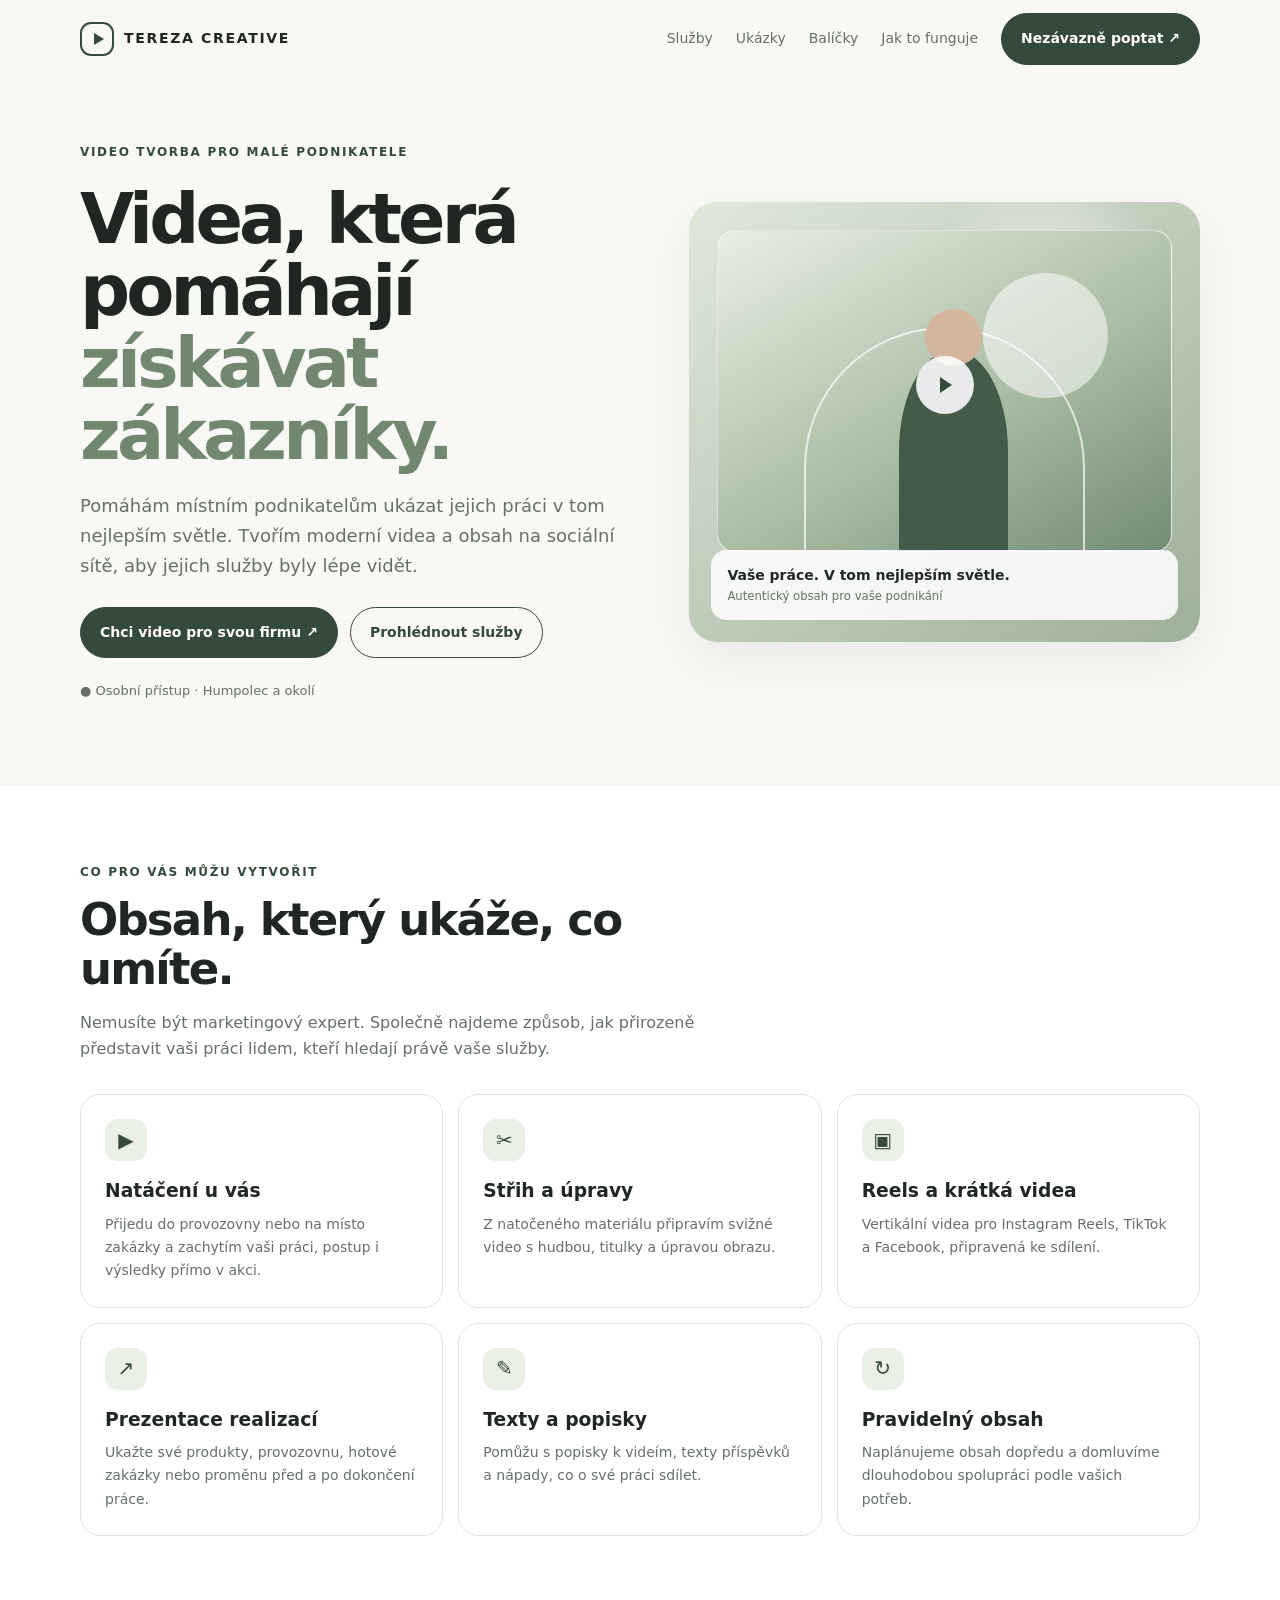
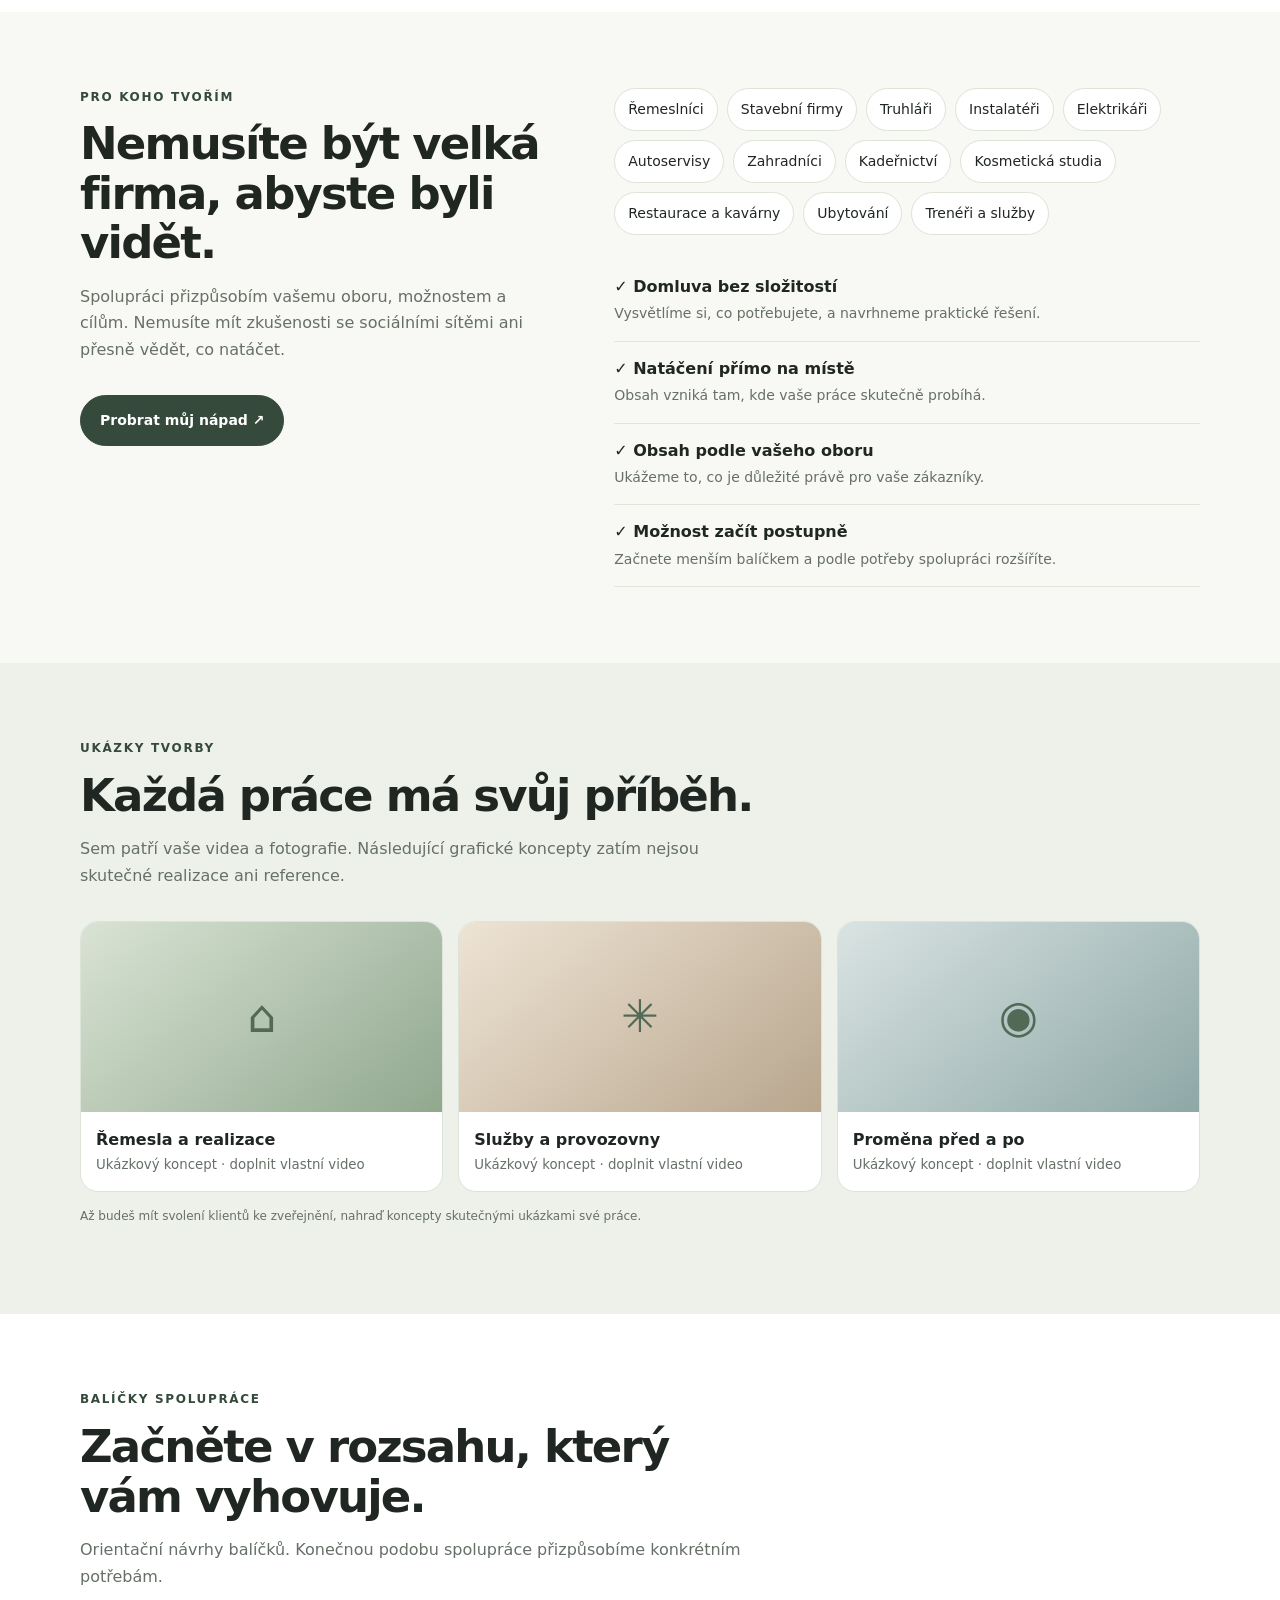
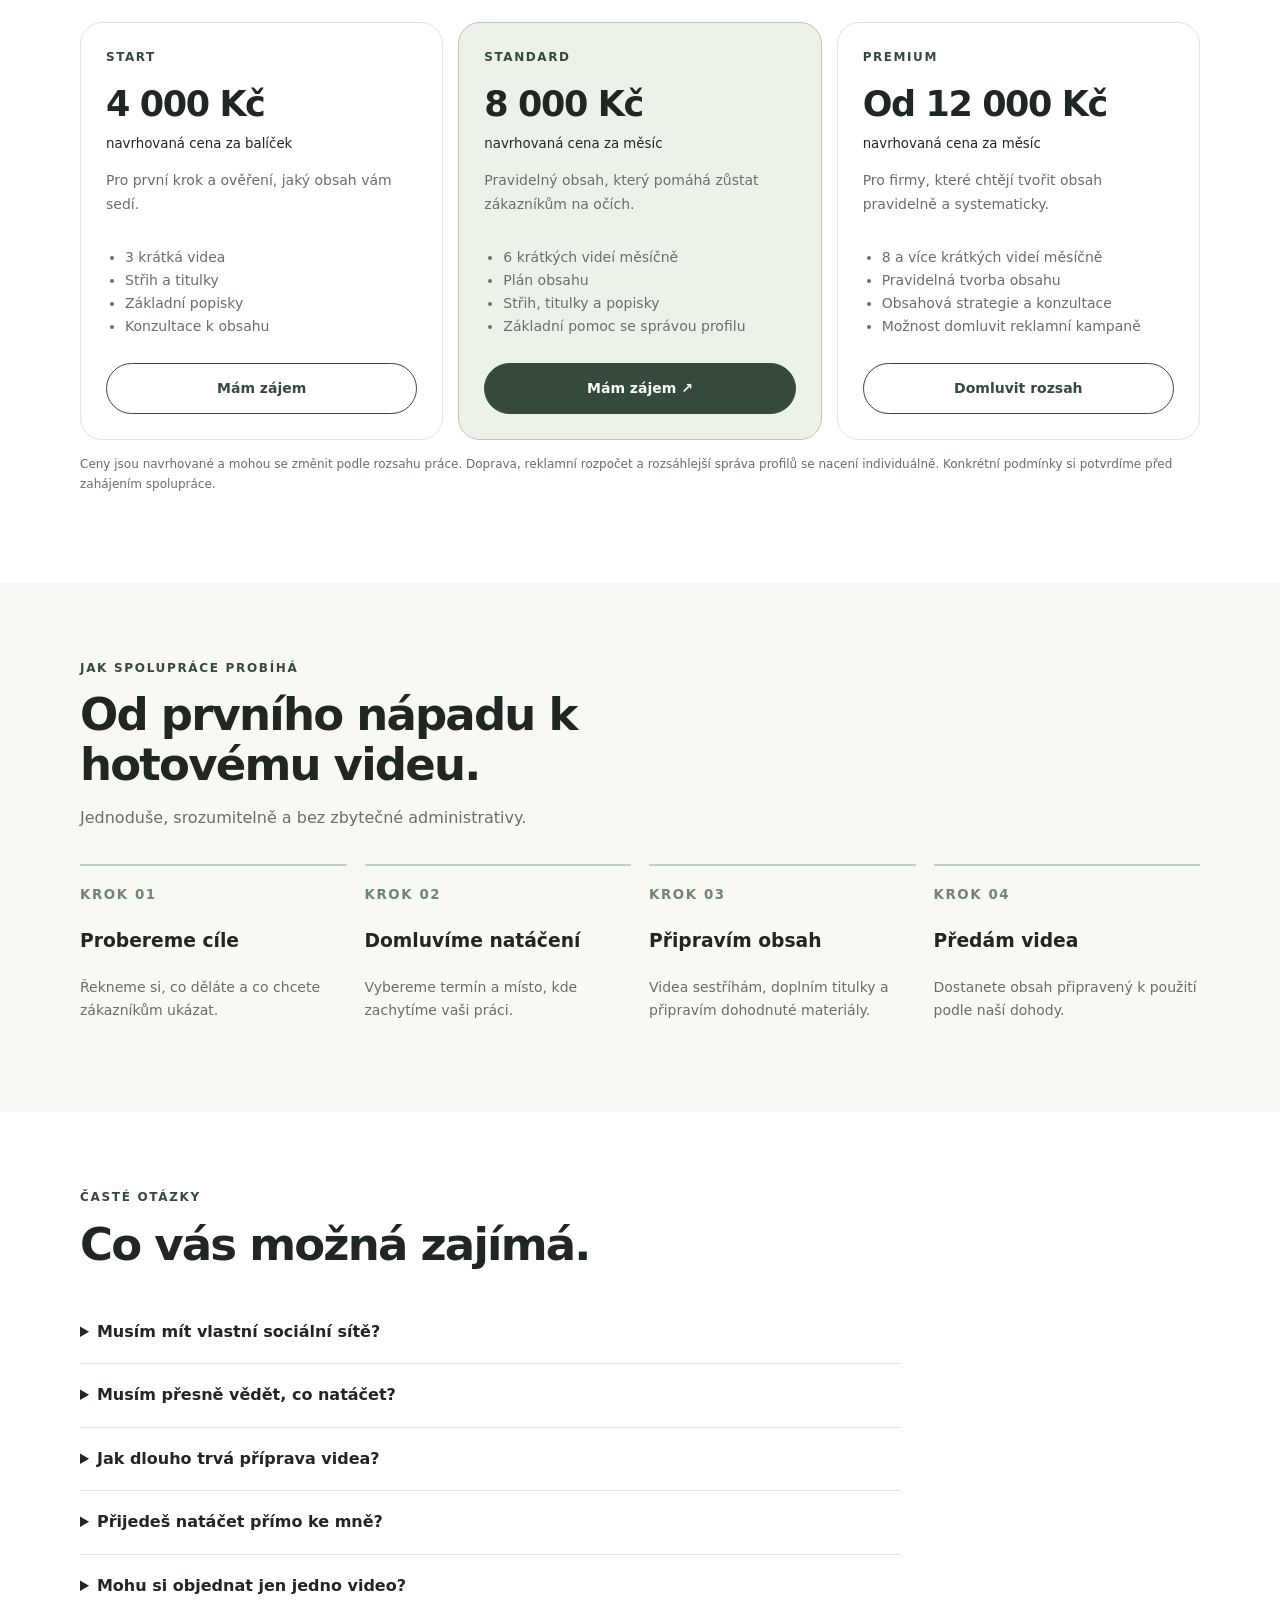
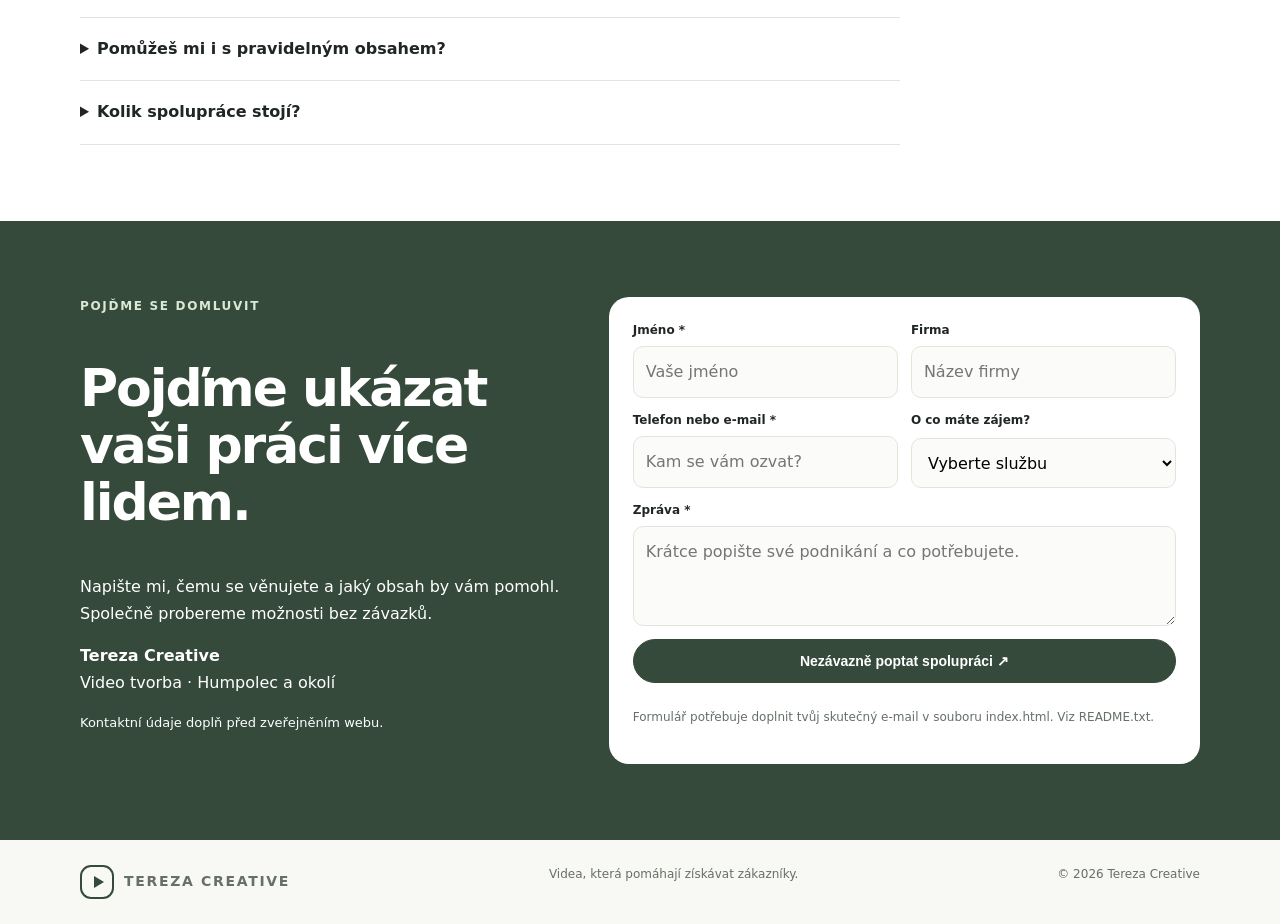
==== index.html @ fc4cbc95 "Add files via upload" ====
<!doctype html>
<html lang="cs"><head><meta charset="utf-8"><meta name="viewport" content="width=device-width,initial-scale=1">
<meta name="description" content="Tereza Creative – tvorba videí a obsahu na sociální sítě pro malé podnikatele v Humpolci a okolí.">
<title>Tereza Creative | Videa, která pomáhají získávat zákazníky</title>
<style>
:root{--bg:#f8f8f4;--ink:#202722;--muted:#667067;--green:#354a3b;--pale:#eaf0e6;--line:#e1e6dd}*{box-sizing:border-box}html{scroll-behavior:smooth}body{margin:0;background:var(--bg);color:var(--ink);font:16px/1.65 system-ui,-apple-system,Segoe UI,sans-serif}a{color:inherit;text-decoration:none}.wrap{width:min(1120px,calc(100% - 36px));margin:auto}.nav{height:78px;display:flex;align-items:center;justify-content:space-between;gap:20px}.brand{font-weight:850;letter-spacing:.12em;font-size:14px;display:flex;gap:10px;align-items:center}.mark{width:34px;height:34px;border:2px solid var(--green);border-radius:11px;display:grid;place-items:center}.mark:after{content:'';width:0;height:0;border-top:6px solid transparent;border-bottom:6px solid transparent;border-left:10px solid var(--green);margin-left:3px}.links{display:flex;gap:23px;align-items:center;font-size:14px;color:var(--muted)}.btn{display:inline-flex;justify-content:center;align-items:center;padding:13px 19px;border-radius:99px;background:var(--green);color:white;font-weight:750;font-size:14px;border:1px solid var(--green);cursor:pointer}.btn.alt{background:transparent;color:var(--green)}.hero{padding:65px 0 85px;display:grid;grid-template-columns:1.05fr .95fr;gap:45px;align-items:center}.eyebrow{text-transform:uppercase;letter-spacing:.14em;font-size:12px;font-weight:850;color:var(--green)}h1{font-size:clamp(42px,6vw,70px);line-height:1.03;letter-spacing:-.055em;margin:20px 0}h1 em{color:#71876f;font-style:normal}.lead{font-size:18px;color:var(--muted);max-width:600px}.actions{display:flex;gap:12px;flex-wrap:wrap;margin-top:27px}.local{margin-top:22px;color:var(--muted);font-size:13px}.art{height:440px;border-radius:28px;background:radial-gradient(circle at 70% 20%,#fff9,#fff0 24%),linear-gradient(140deg,#dfe8d9,#9eaf9a);position:relative;overflow:hidden;padding:22px;display:flex;align-items:flex-end;box-shadow:0 18px 50px #24362912}.artbox{position:absolute;inset:28px 28px 90px;border:1px solid #ffffffb0;border-radius:18px;background:linear-gradient(150deg,#e8eee2,#a5b9a0 60%,#738a75);overflow:hidden}.sun{position:absolute;right:14%;top:13%;width:125px;height:125px;border-radius:50%;background:#ffffff88}.arch{position:absolute;bottom:0;left:19%;height:70%;width:62%;border:2px solid #ffffffb0;border-bottom:0;border-radius:150px 150px 0 0}.person{position:absolute;bottom:0;left:40%;height:63%;width:24%;background:#455b49;border-radius:50% 50% 0 0}.person:before{content:'';position:absolute;top:-20%;left:24%;width:52%;aspect-ratio:1;border-radius:50%;background:#d4b69c}.play{position:absolute;left:50%;top:48%;transform:translate(-50%,-50%);width:58px;height:58px;border-radius:50%;background:#ffffffe0;display:grid;place-items:center}.play:after{content:'';border-top:8px solid transparent;border-bottom:8px solid transparent;border-left:12px solid var(--green);margin-left:3px}.caption{position:relative;background:#ffffffdf;border-radius:15px;padding:14px 16px;width:100%;font-size:14px}.caption small{display:block;color:var(--muted)}section{padding:76px 0}.white{background:#fff}.head{max-width:680px;margin-bottom:32px}.head h2{font-size:clamp(30px,4vw,45px);line-height:1.1;letter-spacing:-.04em;margin:12px 0}.head p{color:var(--muted)}.grid{display:grid;grid-template-columns:repeat(3,1fr);gap:15px}.card{border:1px solid var(--line);background:white;border-radius:20px;padding:24px}.ico{width:42px;height:42px;border-radius:13px;background:var(--pale);display:grid;place-items:center;color:var(--green);font-size:20px}.card h3{margin:15px 0 6px}.card p{color:var(--muted);font-size:14px;margin:0}.two{display:grid;grid-template-columns:.9fr 1.1fr;gap:55px}.pills{display:flex;gap:9px;flex-wrap:wrap}.pill{border:1px solid #dce4d8;border-radius:99px;padding:9px 13px;background:#fff;font-size:14px}.checks{margin-top:25px}.check{padding:14px 0;border-bottom:1px solid var(--line)}.check b{display:block}.check span{font-size:14px;color:var(--muted)}.portfolio{background:#edf1e9}.samples{display:grid;grid-template-columns:repeat(3,1fr);gap:15px}.sample{background:white;border:1px solid #dce3d9;border-radius:18px;overflow:hidden}.sample-art{height:190px;display:grid;place-items:center;font-size:45px;color:#526a55;background:linear-gradient(140deg,#d9e3d4,#91a88f)}.sample:nth-child(2) .sample-art{background:linear-gradient(140deg,#eee4d4,#b8a68e)}.sample:nth-child(3) .sample-art{background:linear-gradient(140deg,#d9e3e2,#8ea8a6)}.sample-info{padding:15px}.sample-info small{display:block;color:var(--muted)}.notice,.fine{font-size:12px;color:var(--muted);margin-top:15px}.prices{display:grid;grid-template-columns:repeat(3,1fr);gap:15px}.price{border:1px solid var(--line);border-radius:22px;padding:25px;background:#fff;display:flex;flex-direction:column}.price.feature{background:#edf2e9;border-color:#b8c9b4}.plan{font-size:12px;letter-spacing:.13em;font-weight:850;color:var(--green)}.amount{font-size:35px;font-weight:850;letter-spacing:-.04em;margin-top:8px}.price p,.price li{font-size:14px;color:var(--muted)}.price ul{padding-left:19px;margin-bottom:25px}.price .btn{margin-top:auto}.steps{display:grid;grid-template-columns:repeat(4,1fr);gap:18px}.step{border-top:2px solid #c5d2c0;padding-top:15px}.step small{color:#70876f;font-weight:850;letter-spacing:.12em}.step p{font-size:14px;color:var(--muted)}details{padding:18px 0;border-bottom:1px solid var(--line)}summary{font-weight:750;cursor:pointer}details p{color:var(--muted);font-size:14px}.faqbox{max-width:820px}.contact{background:var(--green);color:white}.contact .eyebrow{color:#dbe8d5}.contact .head p{color:#d7e0d5}.contact-grid{display:grid;grid-template-columns:.9fr 1.1fr;gap:45px}.form{background:#fff;color:var(--ink);padding:24px;border-radius:20px;display:grid;grid-template-columns:1fr 1fr;gap:13px}.field{display:grid;gap:5px}.field.full,.form button,.form .hint{grid-column:1/-1}.field label{font-size:12px;font-weight:800}.field input,.field select,.field textarea{padding:12px;border:1px solid var(--line);border-radius:10px;background:#fbfcf9;font:inherit;width:100%}.field textarea{min-height:100px}.hint{font-size:12px;color:var(--muted)}footer{padding:25px 0;display:flex;justify-content:space-between;gap:15px;flex-wrap:wrap;color:var(--muted);font-size:12px}.menu{display:none}
@media(max-width:800px){.hero{grid-template-columns:1fr;gap:28px;padding-top:40px}.art{height:350px}.grid{grid-template-columns:repeat(2,1fr)}.two,.contact-grid{grid-template-columns:1fr;gap:28px}.prices,.samples{grid-template-columns:1fr 1fr}.steps{grid-template-columns:1fr 1fr}.links{gap:12px}}
@media(max-width:600px){.nav{height:68px}.menu{display:block;border:0;background:none;font-size:24px}.links{display:none;position:absolute;top:62px;left:18px;right:18px;background:#fff;padding:18px;border:1px solid var(--line);border-radius:16px;z-index:5;flex-direction:column;align-items:stretch}.links.open{display:flex}.hero h1{font-size:44px}.lead{font-size:16px}section{padding:58px 0}.grid,.prices,.samples{grid-template-columns:1fr}.steps{grid-template-columns:1fr 1fr}.form{grid-template-columns:1fr;padding:17px}.field.full,.form button,.form .hint{grid-column:auto}footer{flex-direction:column}}
@media(prefers-reduced-motion:reduce){html{scroll-behavior:auto}}
</style></head><body>
<header class="wrap"><nav class="nav"><a class="brand" href="#domu"><span class="mark"></span>TEREZA CREATIVE</a><button class="menu" id="menu" aria-label="Otevřít navigaci">☰</button><div class="links" id="links"><a href="#sluzby">Služby</a><a href="#ukazky">Ukázky</a><a href="#balicky">Balíčky</a><a href="#postup">Jak to funguje</a><a class="btn" href="#kontakt">Nezávazně poptat ↗</a></div></nav></header>
<main>
<section class="wrap hero" id="domu"><div><div class="eyebrow">Video tvorba pro malé podnikatele</div><h1>Videa, která pomáhají <em>získávat zákazníky.</em></h1><p class="lead">Pomáhám místním podnikatelům ukázat jejich práci v tom nejlepším světle. Tvořím moderní videa a obsah na sociální sítě, aby jejich služby byly lépe vidět.</p><div class="actions"><a class="btn" href="#kontakt">Chci video pro svou firmu ↗</a><a class="btn alt" href="#sluzby">Prohlédnout služby</a></div><div class="local">● Osobní přístup · Humpolec a okolí</div></div><div class="art" aria-label="Stylizovaný obrazový záběr"><div class="artbox"><div class="sun"></div><div class="arch"></div><div class="person"></div><div class="play"></div></div><div class="caption"><b>Vaše práce. V tom nejlepším světle.</b><small>Autentický obsah pro vaše podnikání</small></div></div></section>
<section class="white" id="sluzby"><div class="wrap"><div class="head"><div class="eyebrow">Co pro vás můžu vytvořit</div><h2>Obsah, který ukáže, co umíte.</h2><p>Nemusíte být marketingový expert. Společně najdeme způsob, jak přirozeně představit vaši práci lidem, kteří hledají právě vaše služby.</p></div><div class="grid">
<article class="card"><div class="ico">▶</div><h3>Natáčení u vás</h3><p>Přijedu do provozovny nebo na místo zakázky a zachytím vaši práci, postup i výsledky přímo v akci.</p></article>
<article class="card"><div class="ico">✂</div><h3>Střih a úpravy</h3><p>Z natočeného materiálu připravím svižné video s hudbou, titulky a úpravou obrazu.</p></article>
<article class="card"><div class="ico">▣</div><h3>Reels a krátká videa</h3><p>Vertikální videa pro Instagram Reels, TikTok a Facebook, připravená ke sdílení.</p></article>
<article class="card"><div class="ico">↗</div><h3>Prezentace realizací</h3><p>Ukažte své produkty, provozovnu, hotové zakázky nebo proměnu před a po dokončení práce.</p></article>
<article class="card"><div class="ico">✎</div><h3>Texty a popisky</h3><p>Pomůžu s popisky k videím, texty příspěvků a nápady, co o své práci sdílet.</p></article>
<article class="card"><div class="ico">↻</div><h3>Pravidelný obsah</h3><p>Naplánujeme obsah dopředu a domluvíme dlouhodobou spolupráci podle vašich potřeb.</p></article></div></div></section>
<section><div class="wrap two"><div><div class="eyebrow">Pro koho tvořím</div><div class="head"><h2>Nemusíte být velká firma, abyste byli vidět.</h2><p>Spolupráci přizpůsobím vašemu oboru, možnostem a cílům. Nemusíte mít zkušenosti se sociálními sítěmi ani přesně vědět, co natáčet.</p></div><a class="btn" href="#kontakt">Probrat můj nápad ↗</a></div><div><div class="pills"><span class="pill">Řemeslníci</span><span class="pill">Stavební firmy</span><span class="pill">Truhláři</span><span class="pill">Instalatéři</span><span class="pill">Elektrikáři</span><span class="pill">Autoservisy</span><span class="pill">Zahradníci</span><span class="pill">Kadeřnictví</span><span class="pill">Kosmetická studia</span><span class="pill">Restaurace a kavárny</span><span class="pill">Ubytování</span><span class="pill">Trenéři a služby</span></div><div class="checks"><div class="check"><b>✓ Domluva bez složitostí</b><span>Vysvětlíme si, co potřebujete, a navrhneme praktické řešení.</span></div><div class="check"><b>✓ Natáčení přímo na místě</b><span>Obsah vzniká tam, kde vaše práce skutečně probíhá.</span></div><div class="check"><b>✓ Obsah podle vašeho oboru</b><span>Ukážeme to, co je důležité právě pro vaše zákazníky.</span></div><div class="check"><b>✓ Možnost začít postupně</b><span>Začnete menším balíčkem a podle potřeby spolupráci rozšíříte.</span></div></div></div></div></section>
<section class="portfolio" id="ukazky"><div class="wrap"><div class="head"><div class="eyebrow">Ukázky tvorby</div><h2>Každá práce má svůj příběh.</h2><p>Sem patří vaše videa a fotografie. Následující grafické koncepty zatím nejsou skutečné realizace ani reference.</p></div><div class="samples"><article class="sample"><div class="sample-art">⌂</div><div class="sample-info"><b>Řemesla a realizace</b><small>Ukázkový koncept · doplnit vlastní video</small></div></article><article class="sample"><div class="sample-art">✳</div><div class="sample-info"><b>Služby a provozovny</b><small>Ukázkový koncept · doplnit vlastní video</small></div></article><article class="sample"><div class="sample-art">◉</div><div class="sample-info"><b>Proměna před a po</b><small>Ukázkový koncept · doplnit vlastní video</small></div></article></div><p class="notice">Až budeš mít svolení klientů ke zveřejnění, nahraď koncepty skutečnými ukázkami své práce.</p></div></section>
<section class="white" id="balicky"><div class="wrap"><div class="head"><div class="eyebrow">Balíčky spolupráce</div><h2>Začněte v rozsahu, který vám vyhovuje.</h2><p>Orientační návrhy balíčků. Konečnou podobu spolupráce přizpůsobíme konkrétním potřebám.</p></div><div class="prices">
<article class="price"><div class="plan">START</div><div class="amount">4 000 Kč</div><small>navrhovaná cena za balíček</small><p>Pro první krok a ověření, jaký obsah vám sedí.</p><ul><li>3 krátká videa</li><li>Střih a titulky</li><li>Základní popisky</li><li>Konzultace k obsahu</li></ul><a class="btn alt" href="#kontakt" data-plan="START">Mám zájem</a></article>
<article class="price feature"><div class="plan">STANDARD</div><div class="amount">8 000 Kč</div><small>navrhovaná cena za měsíc</small><p>Pravidelný obsah, který pomáhá zůstat zákazníkům na očích.</p><ul><li>6 krátkých videí měsíčně</li><li>Plán obsahu</li><li>Střih, titulky a popisky</li><li>Základní pomoc se správou profilu</li></ul><a class="btn" href="#kontakt" data-plan="STANDARD">Mám zájem ↗</a></article>
<article class="price"><div class="plan">PREMIUM</div><div class="amount">Od 12 000 Kč</div><small>navrhovaná cena za měsíc</small><p>Pro firmy, které chtějí tvořit obsah pravidelně a systematicky.</p><ul><li>8 a více krátkých videí měsíčně</li><li>Pravidelná tvorba obsahu</li><li>Obsahová strategie a konzultace</li><li>Možnost domluvit reklamní kampaně</li></ul><a class="btn alt" href="#kontakt" data-plan="PREMIUM">Domluvit rozsah</a></article></div><p class="fine">Ceny jsou navrhované a mohou se změnit podle rozsahu práce. Doprava, reklamní rozpočet a rozsáhlejší správa profilů se nacení individuálně. Konkrétní podmínky si potvrdíme před zahájením spolupráce.</p></div></section>
<section id="postup"><div class="wrap"><div class="head"><div class="eyebrow">Jak spolupráce probíhá</div><h2>Od prvního nápadu k hotovému videu.</h2><p>Jednoduše, srozumitelně a bez zbytečné administrativy.</p></div><div class="steps"><article class="step"><small>KROK 01</small><h3>Probereme cíle</h3><p>Řekneme si, co děláte a co chcete zákazníkům ukázat.</p></article><article class="step"><small>KROK 02</small><h3>Domluvíme natáčení</h3><p>Vybereme termín a místo, kde zachytíme vaši práci.</p></article><article class="step"><small>KROK 03</small><h3>Připravím obsah</h3><p>Videa sestříhám, doplním titulky a připravím dohodnuté materiály.</p></article><article class="step"><small>KROK 04</small><h3>Předám videa</h3><p>Dostanete obsah připravený k použití podle naší dohody.</p></article></div></div></section>
<section class="white"><div class="wrap"><div class="head"><div class="eyebrow">Časté otázky</div><h2>Co vás možná zajímá.</h2></div><div class="faqbox">
<details><summary>Musím mít vlastní sociální sítě?</summary><p>Ne nutně. Můžeme probrat, kde chcete obsah používat a co pro vaše podnikání dává smysl.</p></details>
<details><summary>Musím přesně vědět, co natáčet?</summary><p>Nemusíte. Společně vymyslíme témata podle vašeho oboru a toho, co chcete zákazníkům ukázat.</p></details>
<details><summary>Jak dlouho trvá příprava videa?</summary><p>Záleží na délce, náročnosti střihu a dohodnutém rozsahu. Termín si potvrdíme předem.</p></details>
<details><summary>Přijedeš natáčet přímo ke mně?</summary><p>Natáčení na provozovně nebo místě zakázky lze domluvit v Humpolci a okolí. Případná doprava se upřesní při domluvě.</p></details>
<details><summary>Mohu si objednat jen jedno video?</summary><p>Jednorázovou zakázku můžeme probrat individuálně podle požadovaného rozsahu.</p></details>
<details><summary>Pomůžeš mi i s pravidelným obsahem?</summary><p>Ano, můžeme naplánovat dlouhodobou spolupráci a pravidelnou tvorbu obsahu.</p></details>
<details><summary>Kolik spolupráce stojí?</summary><p>Na webu jsou navrhované balíčky. Konečná cena závisí na rozsahu, místě natáčení a dohodnutých výstupech.</p></details>
</div></div></section>
<section class="contact" id="kontakt"><div class="wrap contact-grid"><div><div class="eyebrow">Pojďme se domluvit</div><h2 style="font-size:clamp(34px,4.5vw,52px);line-height:1.1;letter-spacing:-.04em">Pojďme ukázat vaši práci více lidem.</h2><p>Napište mi, čemu se věnujete a jaký obsah by vám pomohl. Společně probereme možnosti bez závazků.</p><p><b>Tereza Creative</b><br>Video tvorba · Humpolec a okolí</p><p style="font-size:13px">Kontaktní údaje doplň před zveřejněním webu.</p></div><form class="form" id="form"><div class="field"><label for="name">Jméno *</label><input id="name" name="name" required placeholder="Vaše jméno"></div><div class="field"><label for="company">Firma</label><input id="company" name="company" placeholder="Název firmy"></div><div class="field"><label for="reply">Telefon nebo e-mail *</label><input id="reply" name="reply" required placeholder="Kam se vám ozvat?"></div><div class="field"><label for="service">O co máte zájem?</label><select id="service" name="service"><option value="">Vyberte službu</option><option>Jedno video</option><option>Balíček START</option><option>Balíček STANDARD</option><option>Balíček PREMIUM</option><option>Pravidelná tvorba obsahu</option><option>Jiná domluva</option></select></div><div class="field full"><label for="message">Zpráva *</label><textarea id="message" name="message" required placeholder="Krátce popište své podnikání a co potřebujete."></textarea></div><button class="btn" type="submit">Nezávazně poptat spolupráci ↗</button><p class="hint" id="hint">Formulář potřebuje doplnit tvůj skutečný e-mail v souboru index.html. Viz README.txt.</p></form></div></section>
</main><footer class="wrap"><a class="brand" href="#domu"><span class="mark"></span>TEREZA CREATIVE</a><span>Videa, která pomáhají získávat zákazníky.</span><span>© <span id="year"></span> Tereza Creative</span></footer>
<script>
const menu=document.getElementById('menu'),links=document.getElementById('links');menu.addEventListener('click',()=>{links.classList.toggle('open');menu.textContent=links.classList.contains('open')?'×':'☰'});links.querySelectorAll('a').forEach(a=>a.addEventListener('click',()=>links.classList.remove('open')));document.getElementById('year').textContent=new Date().getFullYear();document.querySelectorAll('[data-plan]').forEach(a=>a.addEventListener('click',()=>document.getElementById('service').value='Balíček '+a.dataset.plan));
const CONTACT_EMAIL='';document.getElementById('form').addEventListener('submit',e=>{e.preventDefault();if(!CONTACT_EMAIL){document.getElementById('hint').textContent='Formulář zatím není napojený na e-mail. Doplň svůj e-mail do proměnné CONTACT_EMAIL v index.html.';return}const d=new FormData(e.target),body=encodeURIComponent('Jméno: '+d.get('name')+'\nFirma: '+d.get('company')+'\nKontakt: '+d.get('reply')+'\nSlužba: '+d.get('service')+'\n\nZpráva:\n'+d.get('message'));location.href='mailto:'+CONTACT_EMAIL+'?subject='+encodeURIComponent('Poptávka – Tereza Creative')+'&body='+body});
</script></body></html>
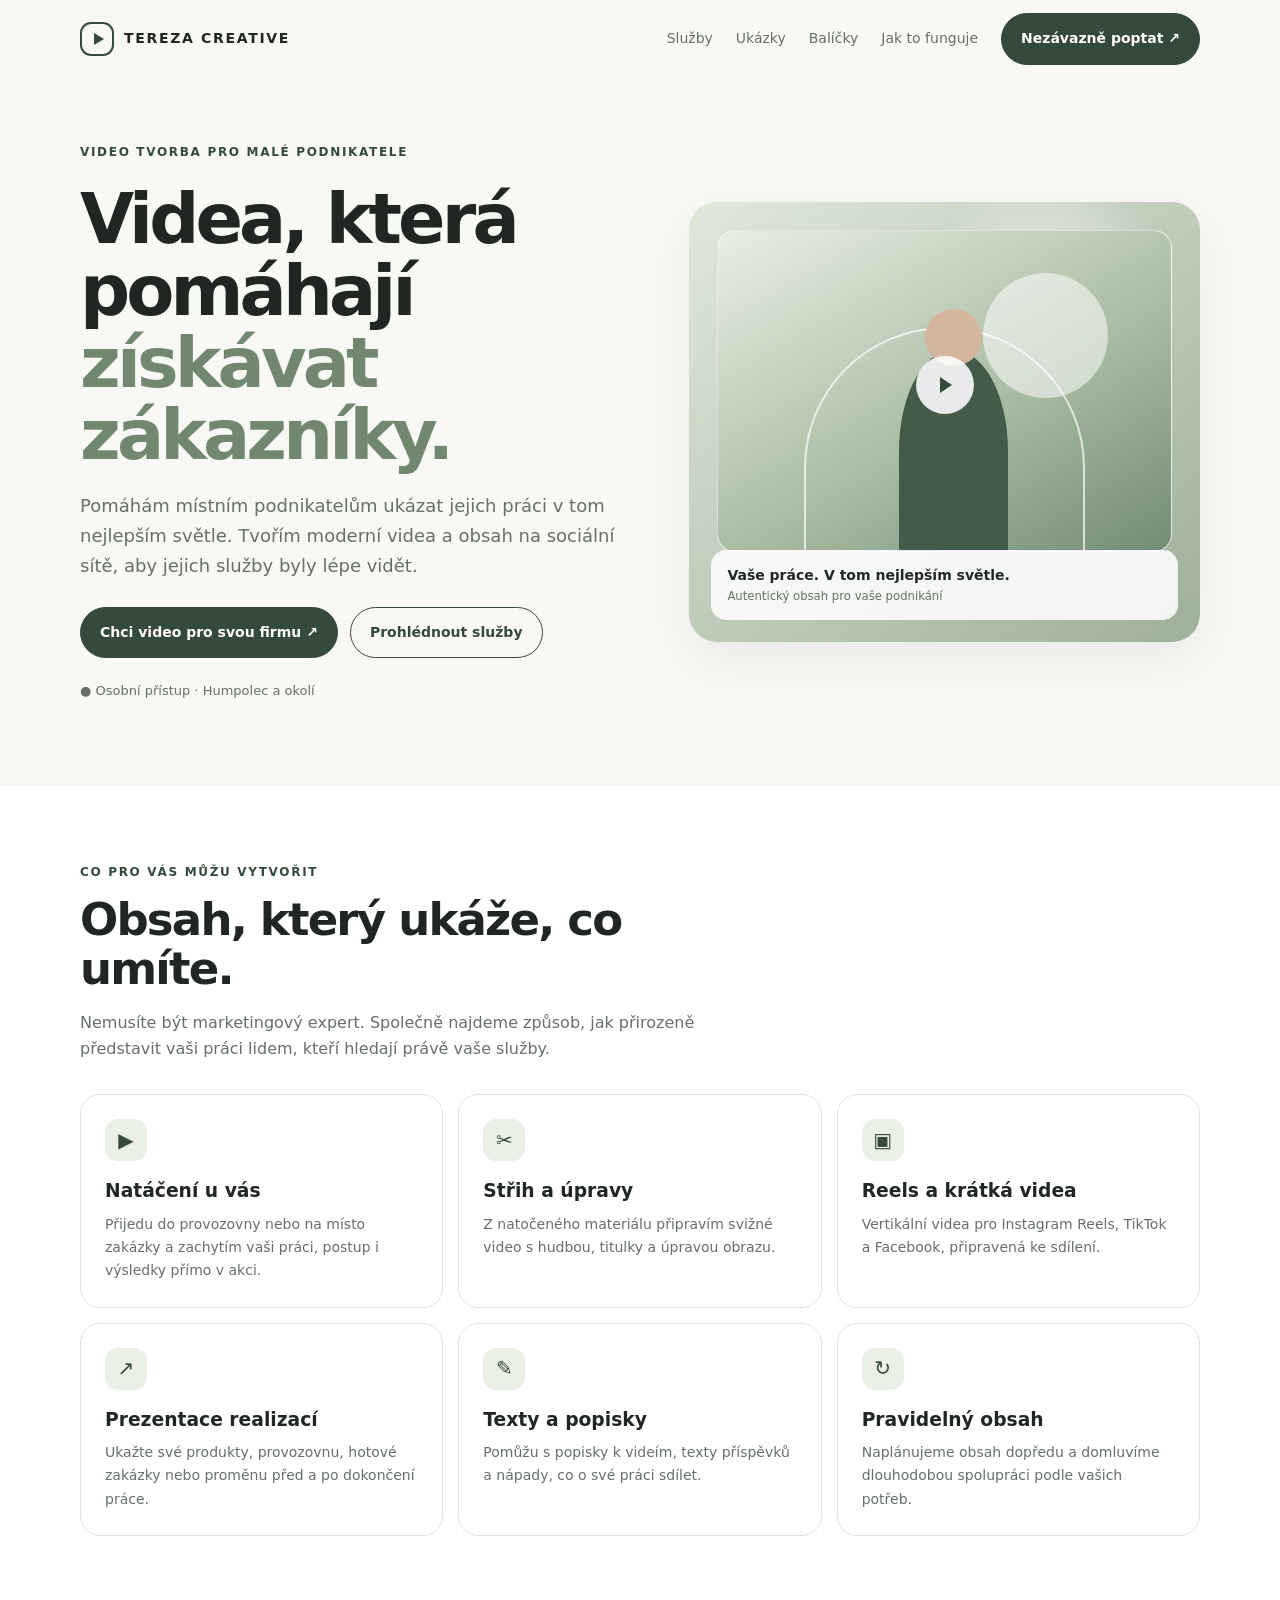
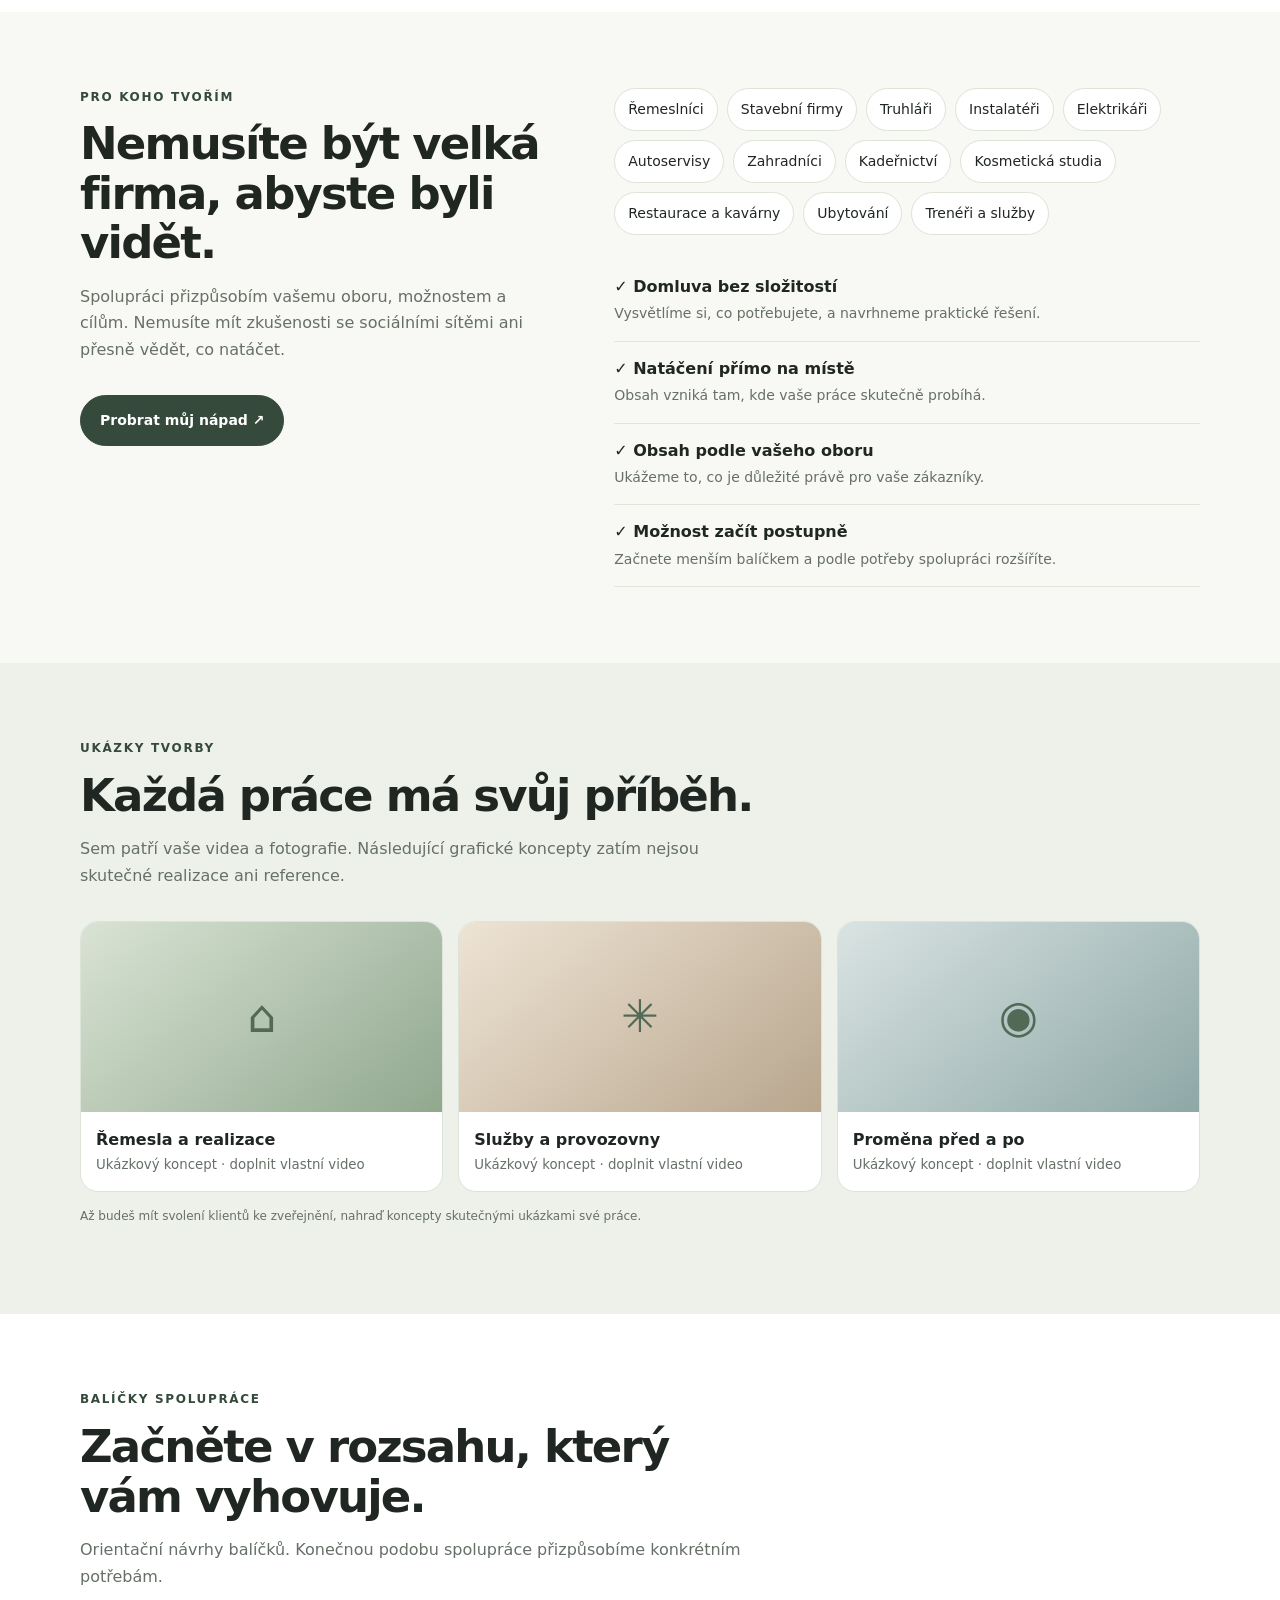
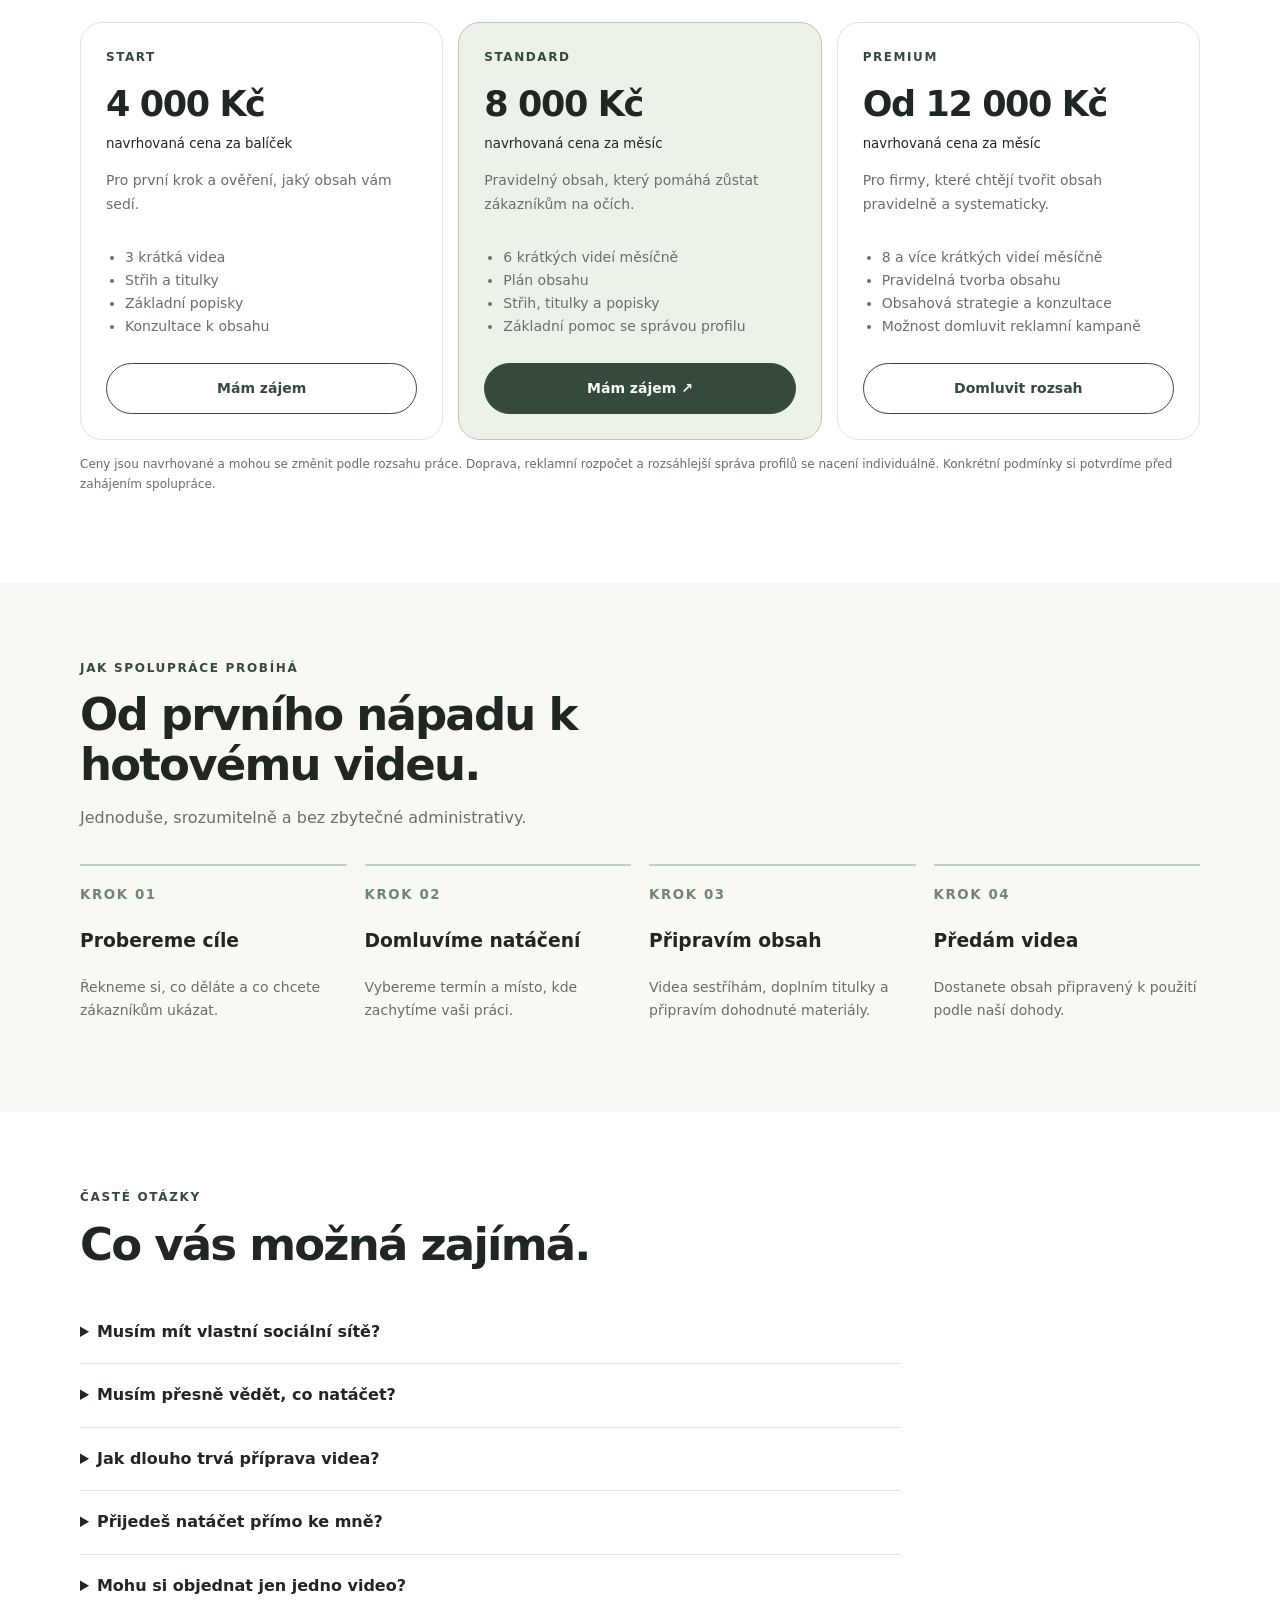
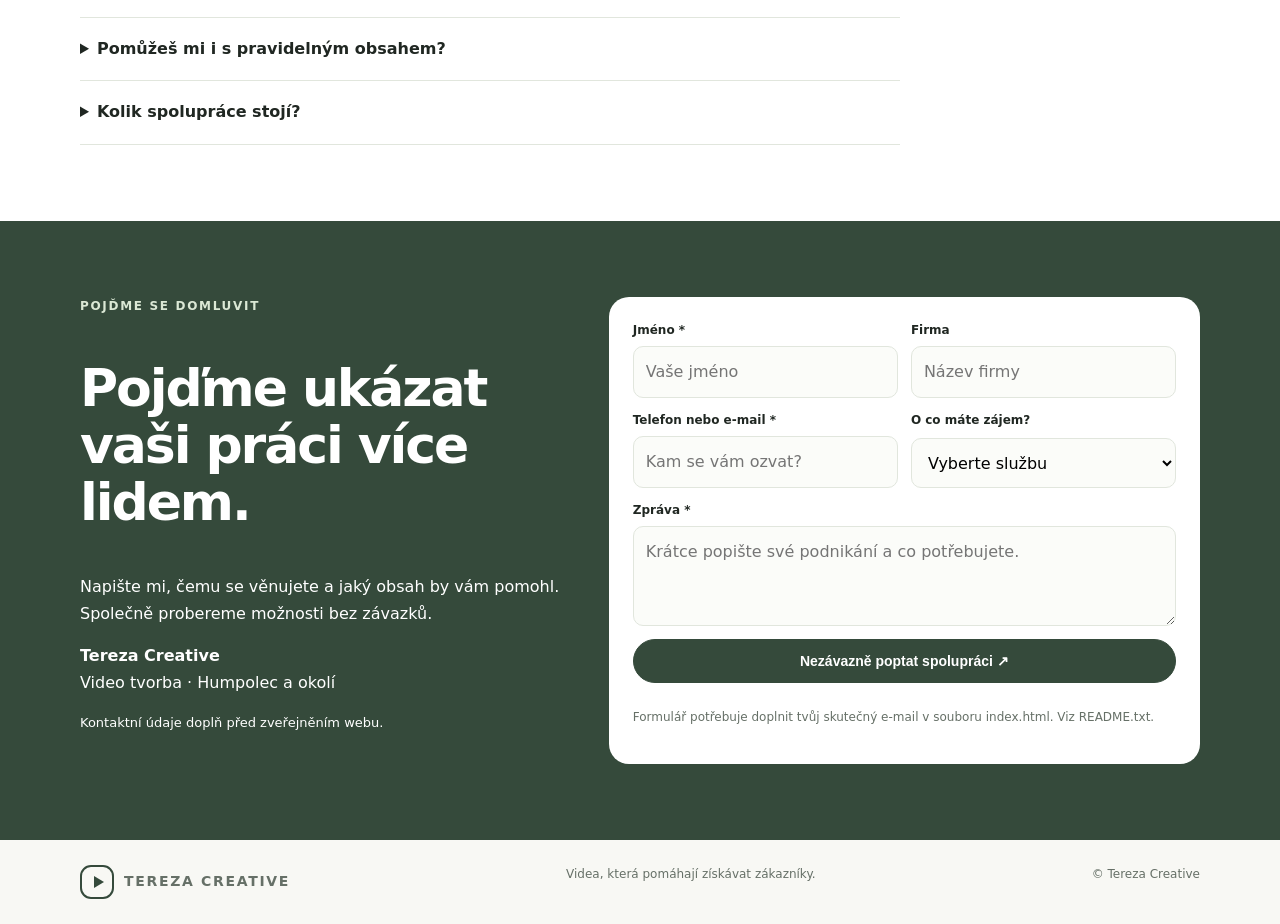
==== commit abdf0a37: "Update index.html" ====
--- a/index.html
+++ b/index.html
@@ -38,5 +38,5 @@
 </main><footer class="wrap"><a class="brand" href="#domu"><span class="mark"></span>TEREZA CREATIVE</a><span>Videa, která pomáhají získávat zákazníky.</span><span>© <span id="year"></span> Tereza Creative</span></footer>
 <script>
 const menu=document.getElementById('menu'),links=document.getElementById('links');menu.addEventListener('click',()=>{links.classList.toggle('open');menu.textContent=links.classList.contains('open')?'×':'☰'});links.querySelectorAll('a').forEach(a=>a.addEventListener('click',()=>links.classList.remove('open')));document.getElementById('year').textContent=new Date().getFullYear();document.querySelectorAll('[data-plan]').forEach(a=>a.addEventListener('click',()=>document.getElementById('service').value='Balíček '+a.dataset.plan));
-const CONTACT_EMAIL='';document.getElementById('form').addEventListener('submit',e=>{e.preventDefault();if(!CONTACT_EMAIL){document.getElementById('hint').textContent='Formulář zatím není napojený na e-mail. Doplň svůj e-mail do proměnné CONTACT_EMAIL v index.html.';return}const d=new FormData(e.target),body=encodeURIComponent('Jméno: '+d.get('name')+'\nFirma: '+d.get('company')+'\nKontakt: '+d.get('reply')+'\nSlužba: '+d.get('service')+'\n\nZpráva:\n'+d.get('message'));location.href='mailto:'+CONTACT_EMAIL+'?subject='+encodeURIComponent('Poptávka – Tereza Creative')+'&body='+body});
-</script></body></html>+const CONTACT_EMAIL=''tereza.creative@gmail.com;document.getElementById('form').addEventListener('submit',e=>{e.preventDefault();if(!CONTACT_EMAIL){document.getElementById('hint').textContent='Formulář zatím není napojený na e-mail. Doplň svůj e-mail do proměnné CONTACT_EMAIL v index.html.';return}const d=new FormData(e.target),body=encodeURIComponent('Jméno: '+d.get('name')+'\nFirma: '+d.get('company')+'\nKontakt: '+d.get('reply')+'\nSlužba: '+d.get('service')+'\n\nZpráva:\n'+d.get('message'));location.href='mailto:'+CONTACT_EMAIL+'?subject='+encodeURIComponent('Poptávka – Tereza Creative')+'&body='+body});
+</script></body></html>
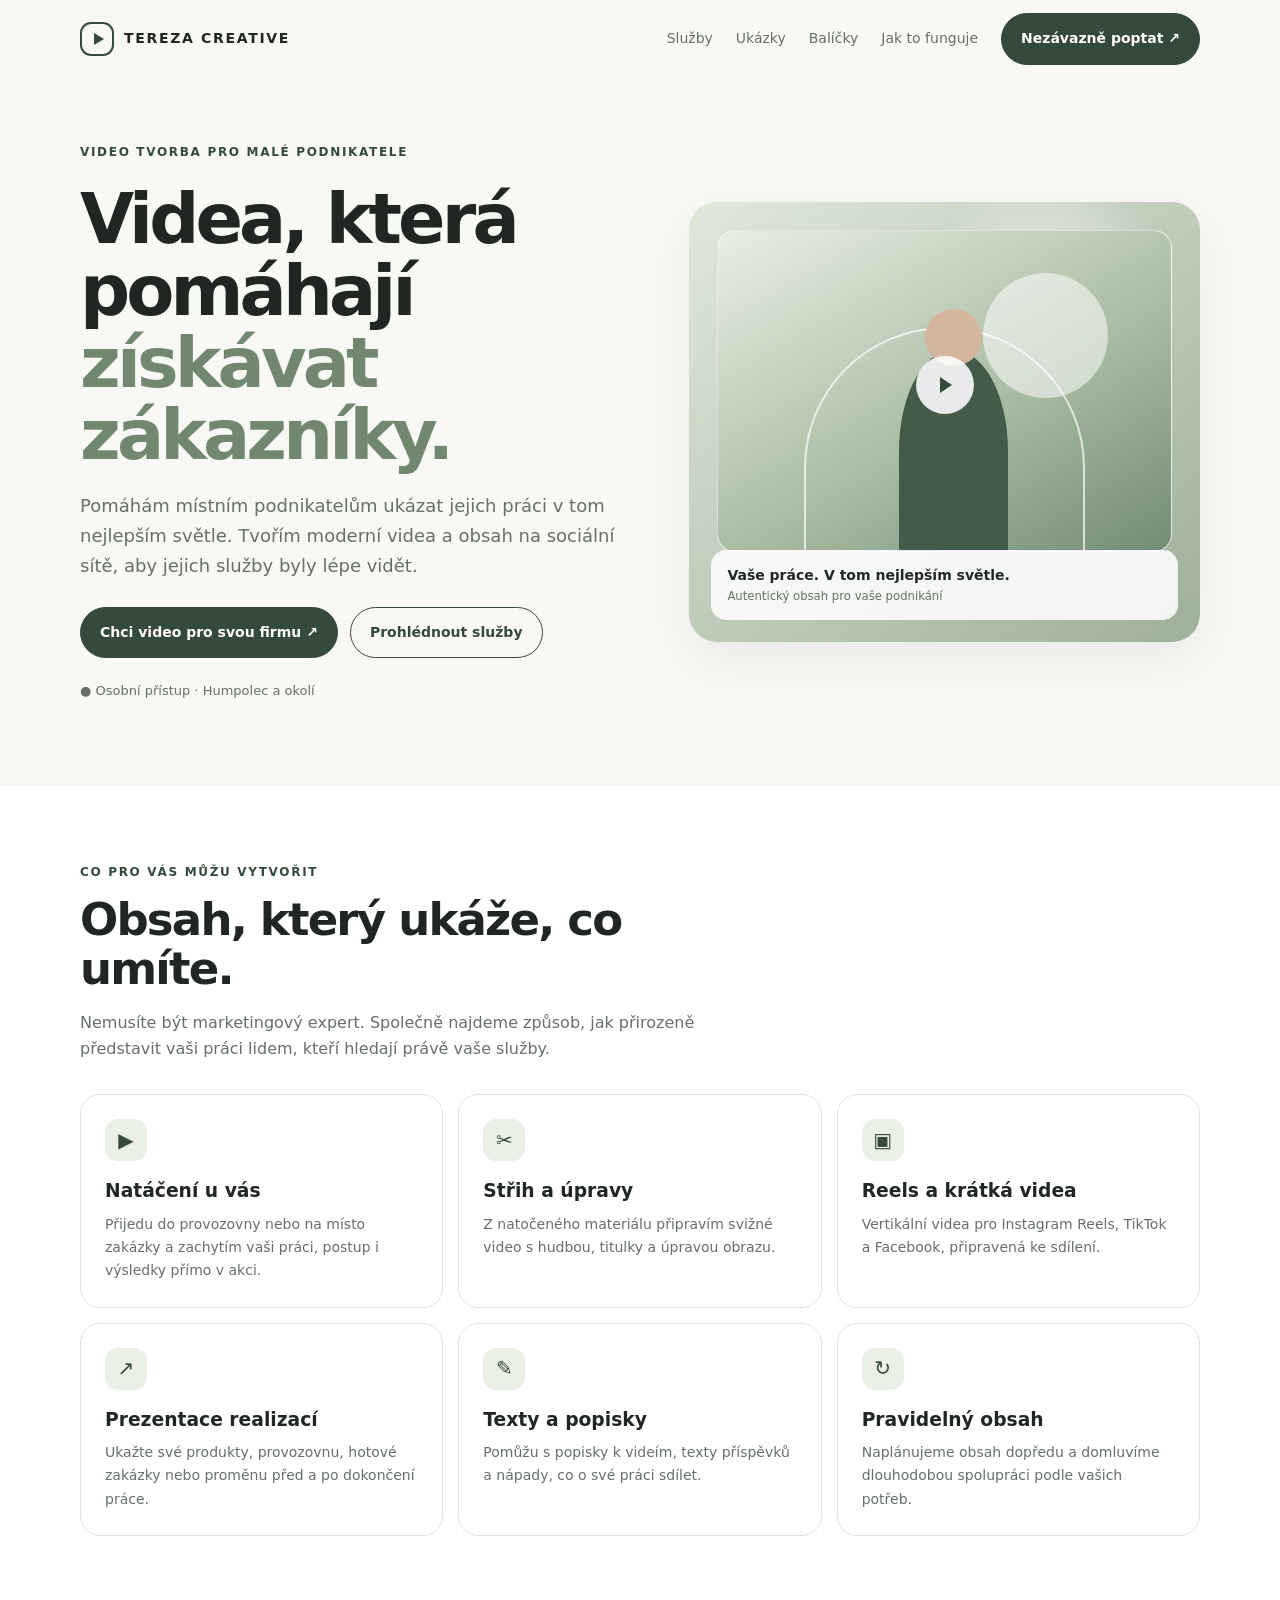
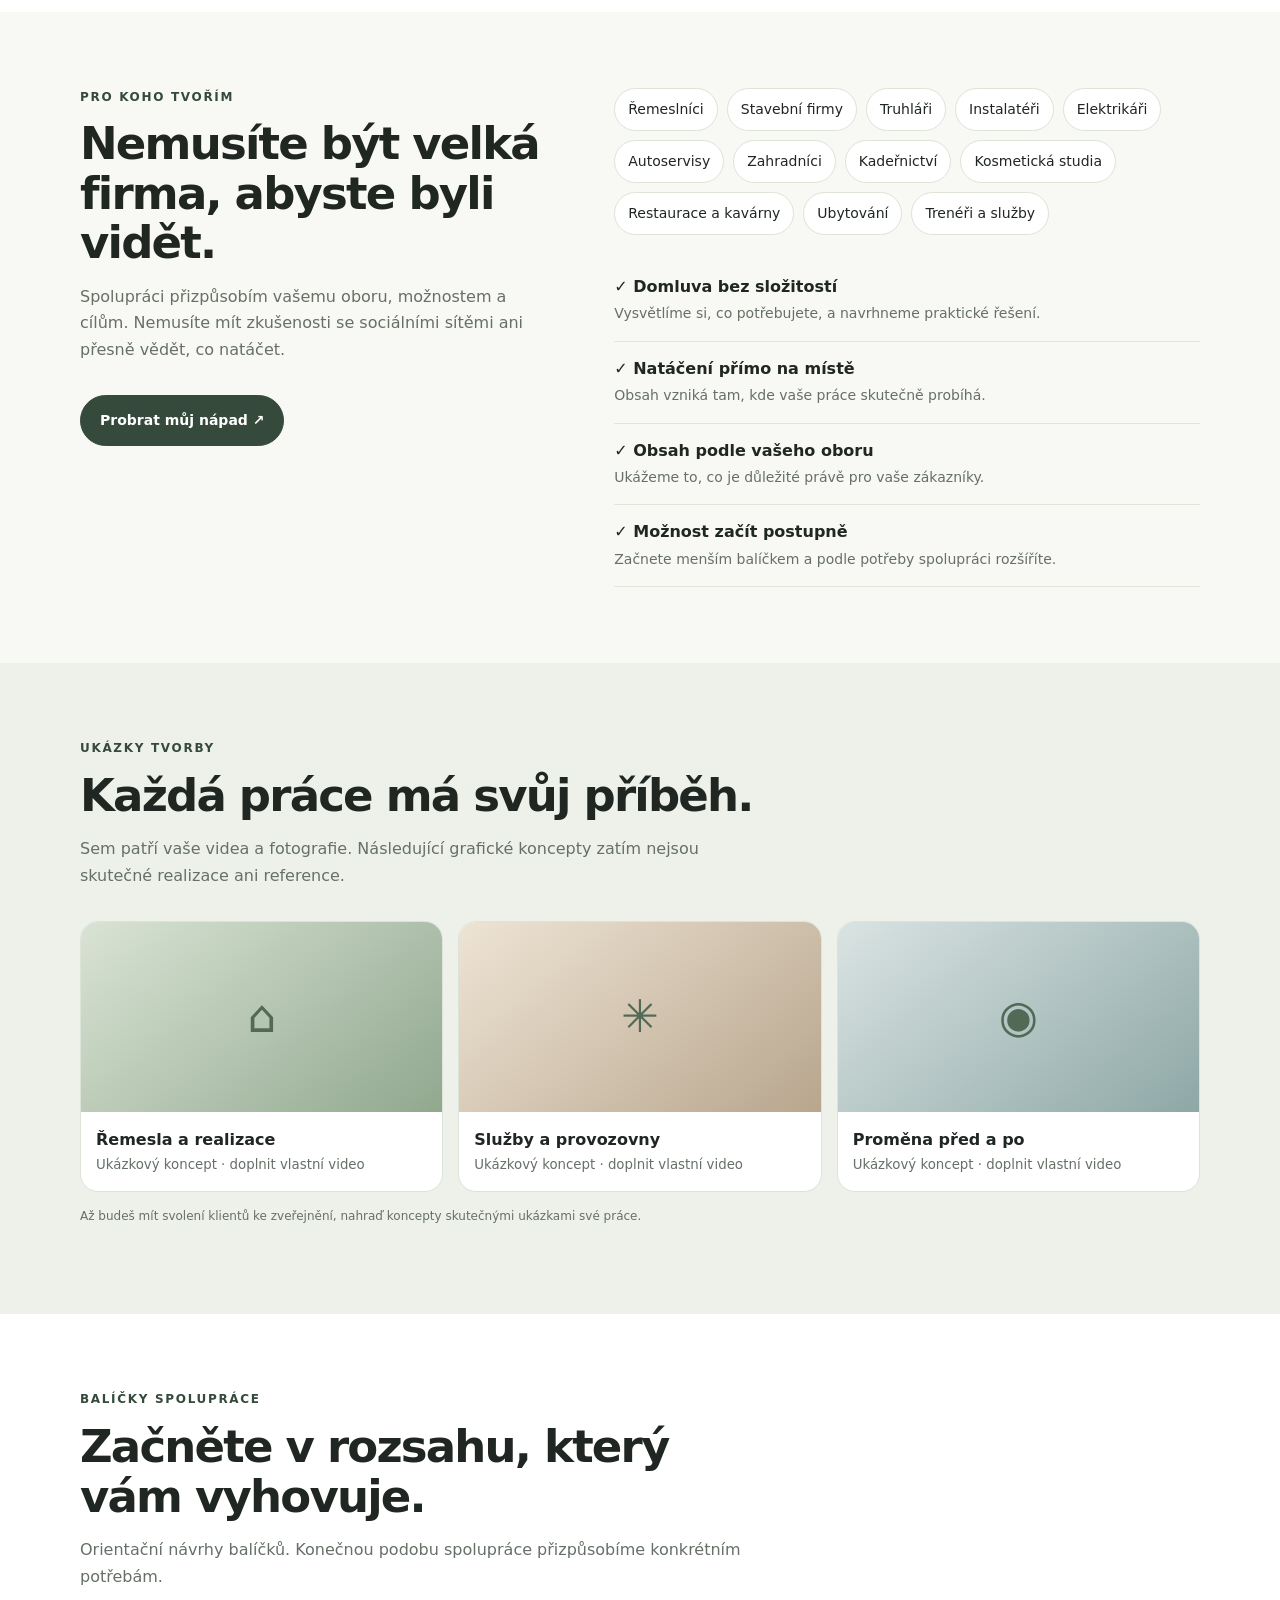
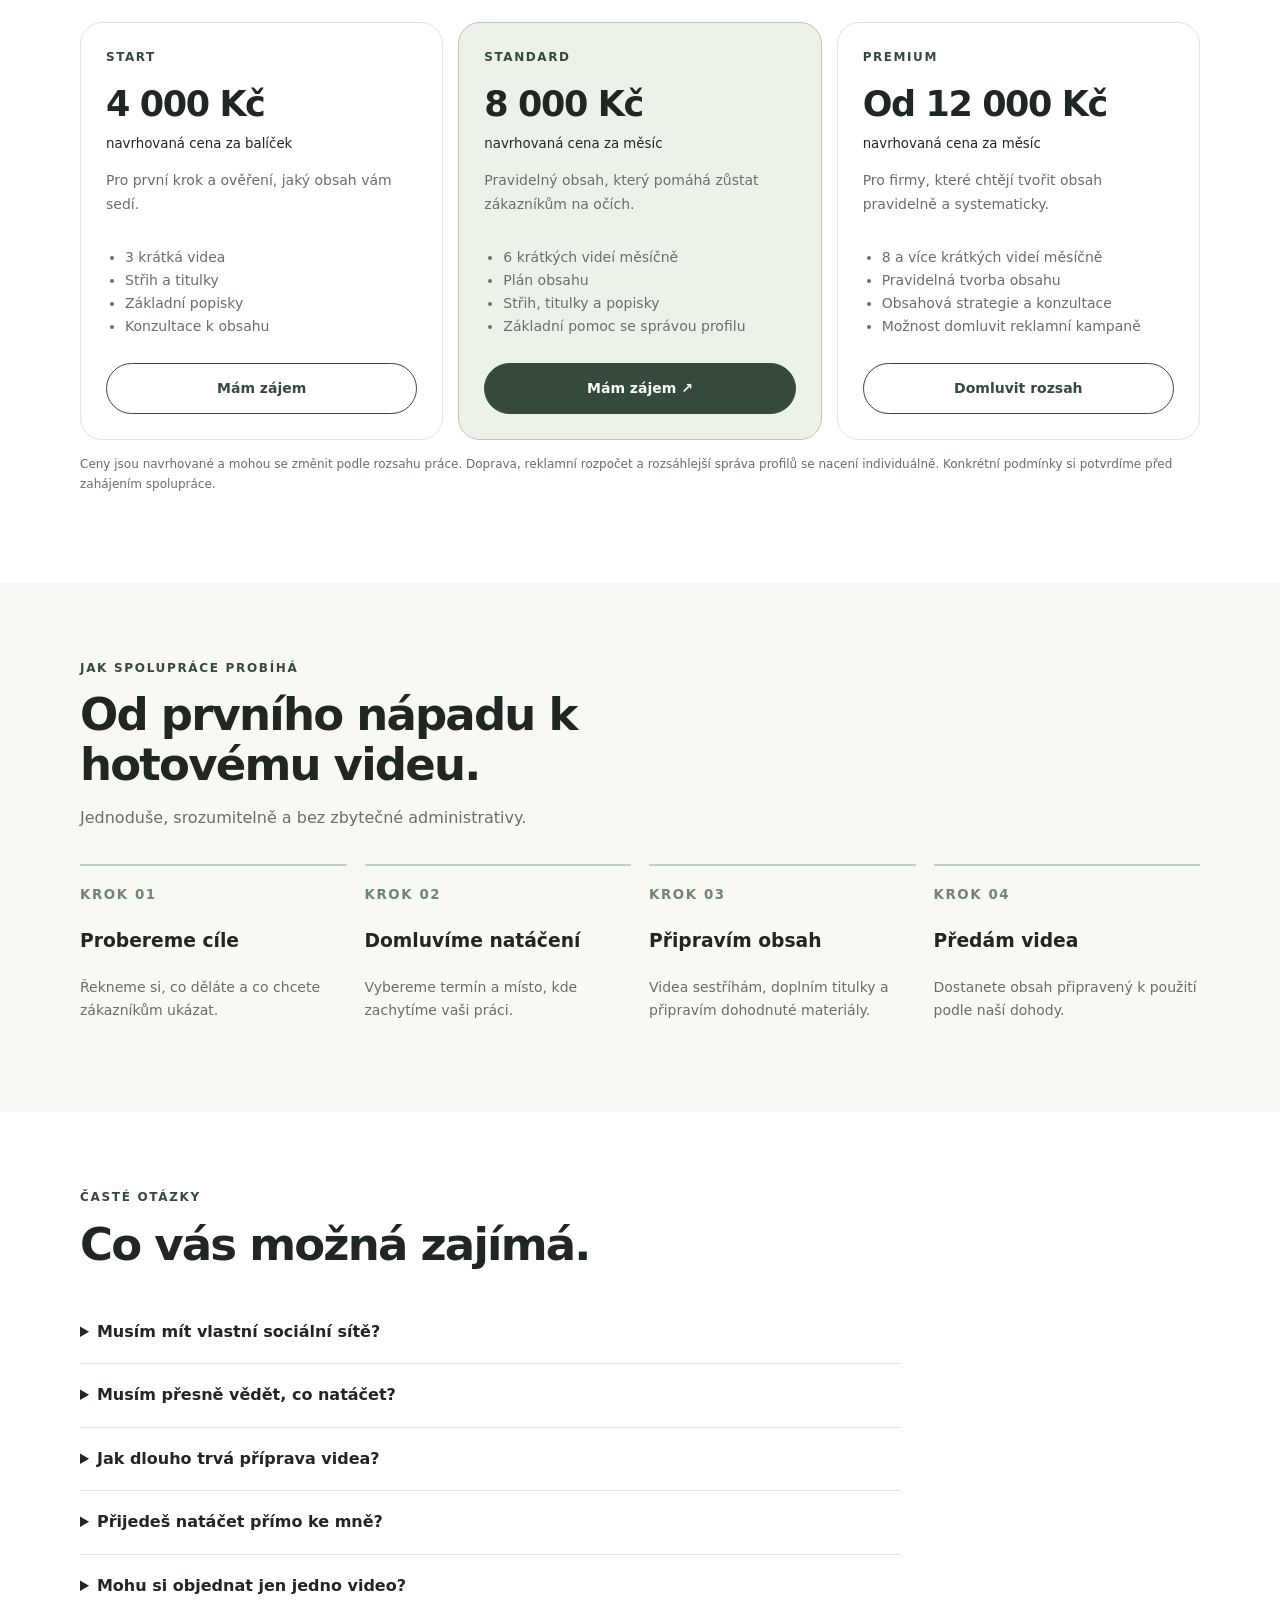
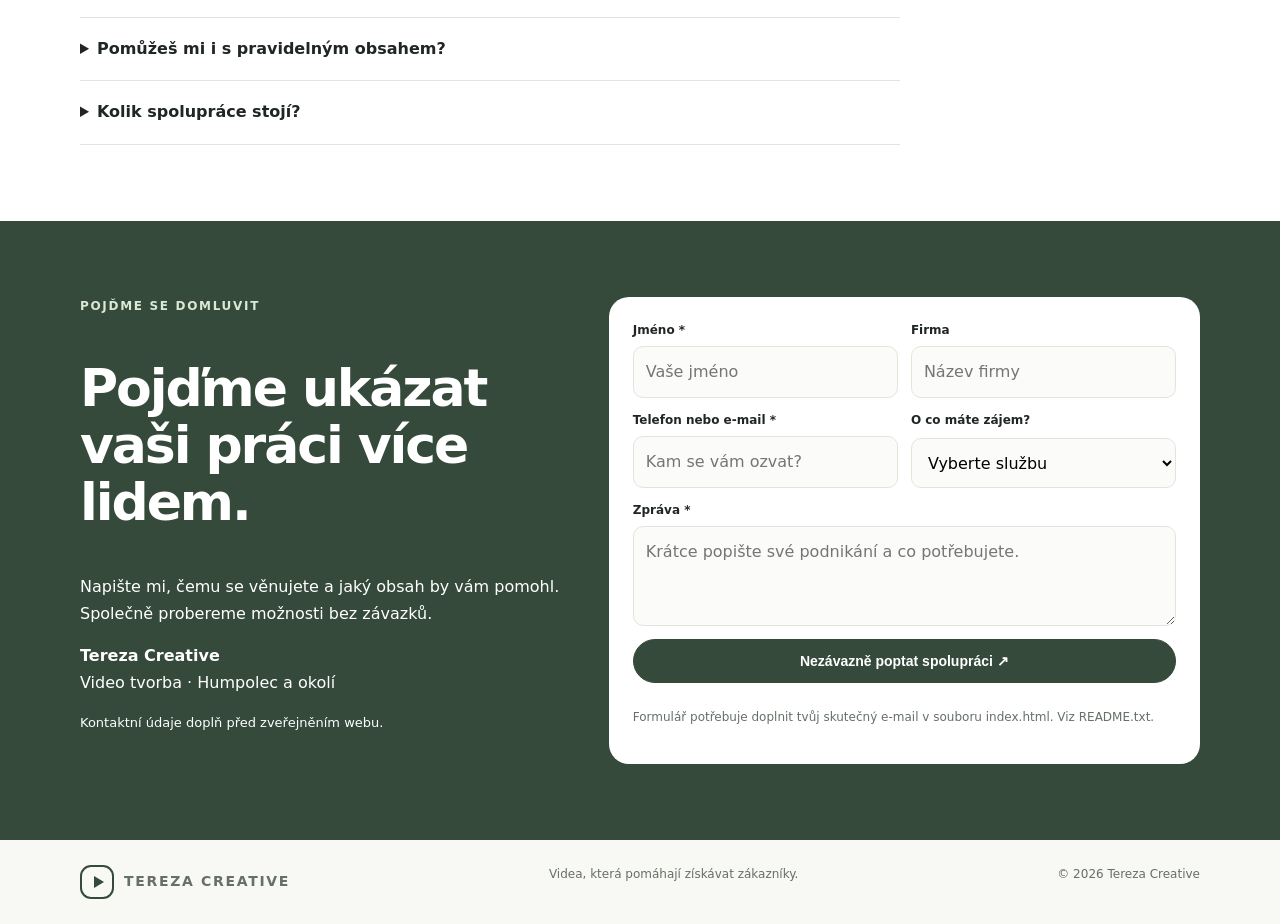
==== commit 79b493de: "Add files via upload" ====
--- a/index.html
+++ b/index.html
@@ -38,5 +38,5 @@
 </main><footer class="wrap"><a class="brand" href="#domu"><span class="mark"></span>TEREZA CREATIVE</a><span>Videa, která pomáhají získávat zákazníky.</span><span>© <span id="year"></span> Tereza Creative</span></footer>
 <script>
 const menu=document.getElementById('menu'),links=document.getElementById('links');menu.addEventListener('click',()=>{links.classList.toggle('open');menu.textContent=links.classList.contains('open')?'×':'☰'});links.querySelectorAll('a').forEach(a=>a.addEventListener('click',()=>links.classList.remove('open')));document.getElementById('year').textContent=new Date().getFullYear();document.querySelectorAll('[data-plan]').forEach(a=>a.addEventListener('click',()=>document.getElementById('service').value='Balíček '+a.dataset.plan));
-const CONTACT_EMAIL=''tereza.creative@gmail.com;document.getElementById('form').addEventListener('submit',e=>{e.preventDefault();if(!CONTACT_EMAIL){document.getElementById('hint').textContent='Formulář zatím není napojený na e-mail. Doplň svůj e-mail do proměnné CONTACT_EMAIL v index.html.';return}const d=new FormData(e.target),body=encodeURIComponent('Jméno: '+d.get('name')+'\nFirma: '+d.get('company')+'\nKontakt: '+d.get('reply')+'\nSlužba: '+d.get('service')+'\n\nZpráva:\n'+d.get('message'));location.href='mailto:'+CONTACT_EMAIL+'?subject='+encodeURIComponent('Poptávka – Tereza Creative')+'&body='+body});
-</script></body></html>
+const CONTACT_EMAIL='';document.getElementById('form').addEventListener('submit',e=>{e.preventDefault();if(!CONTACT_EMAIL){document.getElementById('hint').textContent='Formulář zatím není napojený na e-mail. Doplň svůj e-mail do proměnné CONTACT_EMAIL v index.html.';return}const d=new FormData(e.target),body=encodeURIComponent('Jméno: '+d.get('name')+'\nFirma: '+d.get('company')+'\nKontakt: '+d.get('reply')+'\nSlužba: '+d.get('service')+'\n\nZpráva:\n'+d.get('message'));location.href='mailto:'+CONTACT_EMAIL+'?subject='+encodeURIComponent('Poptávka – Tereza Creative')+'&body='+body});
+</script></body></html>
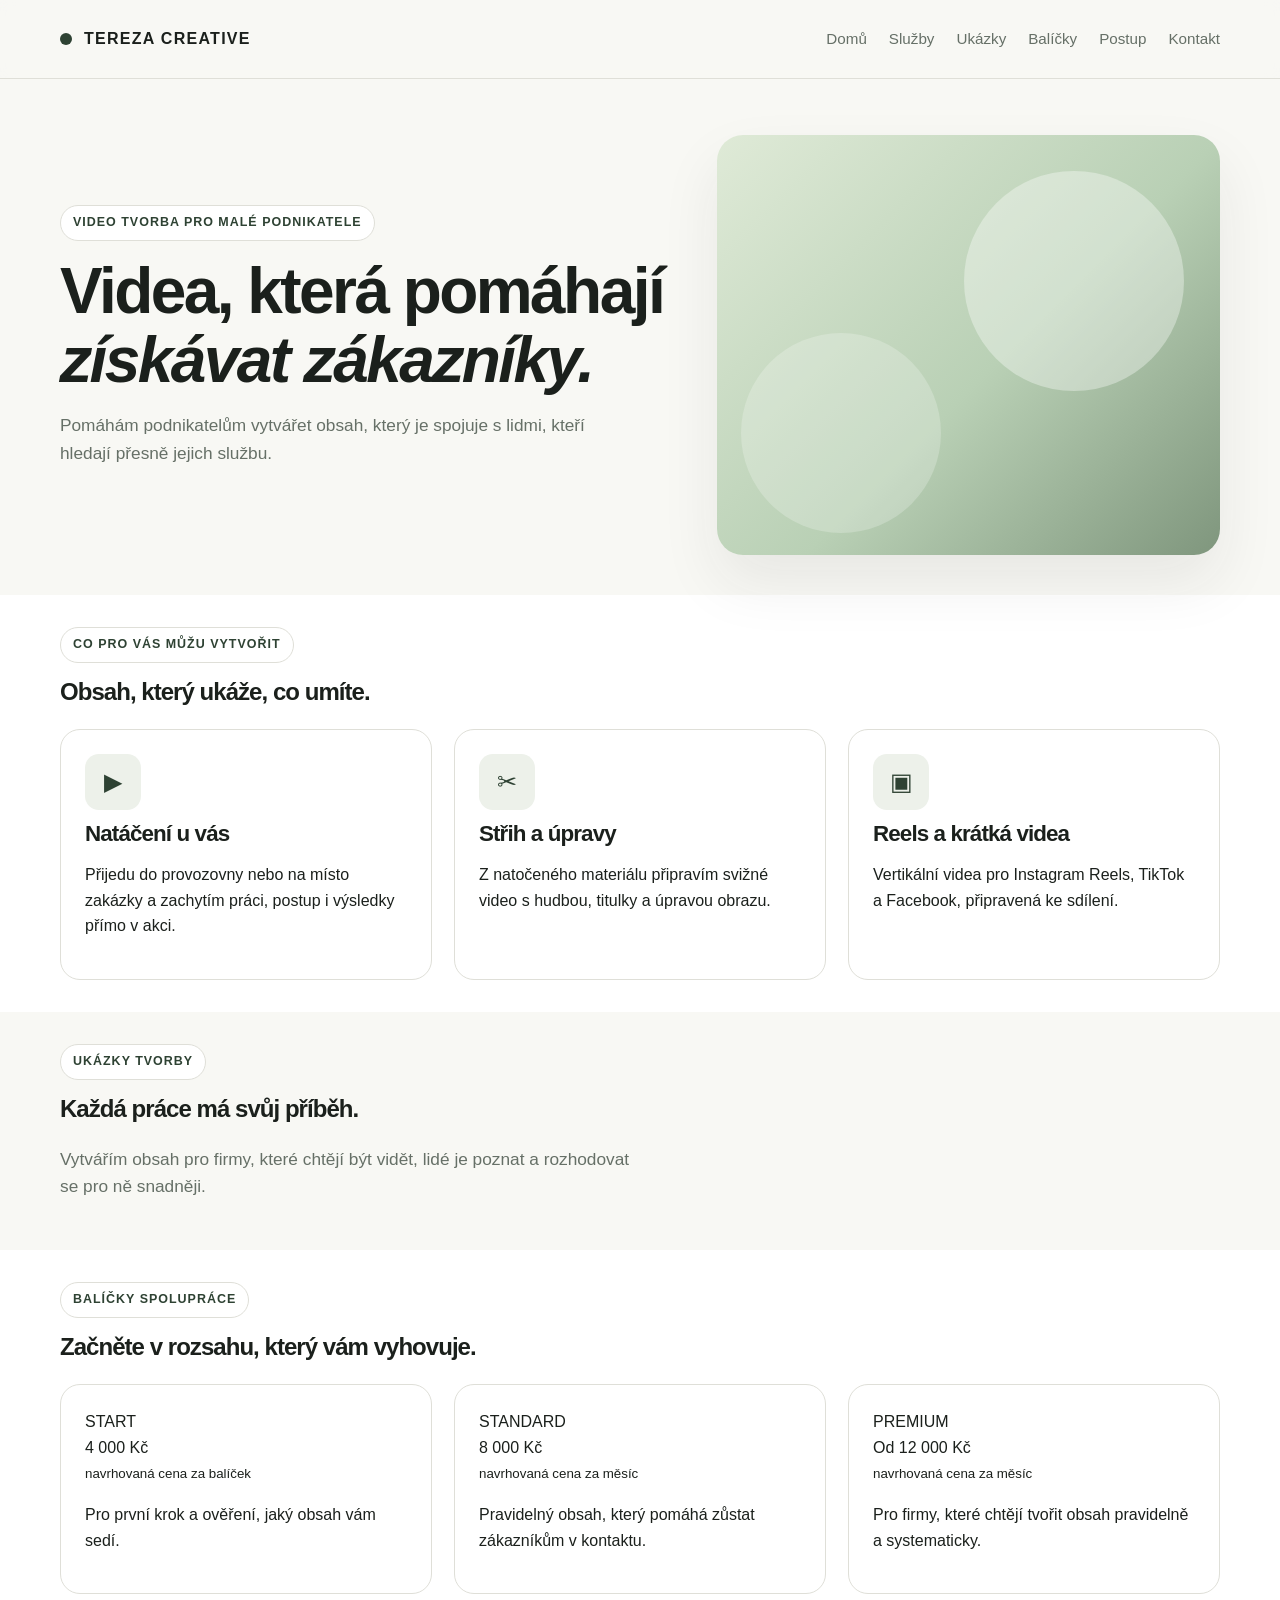
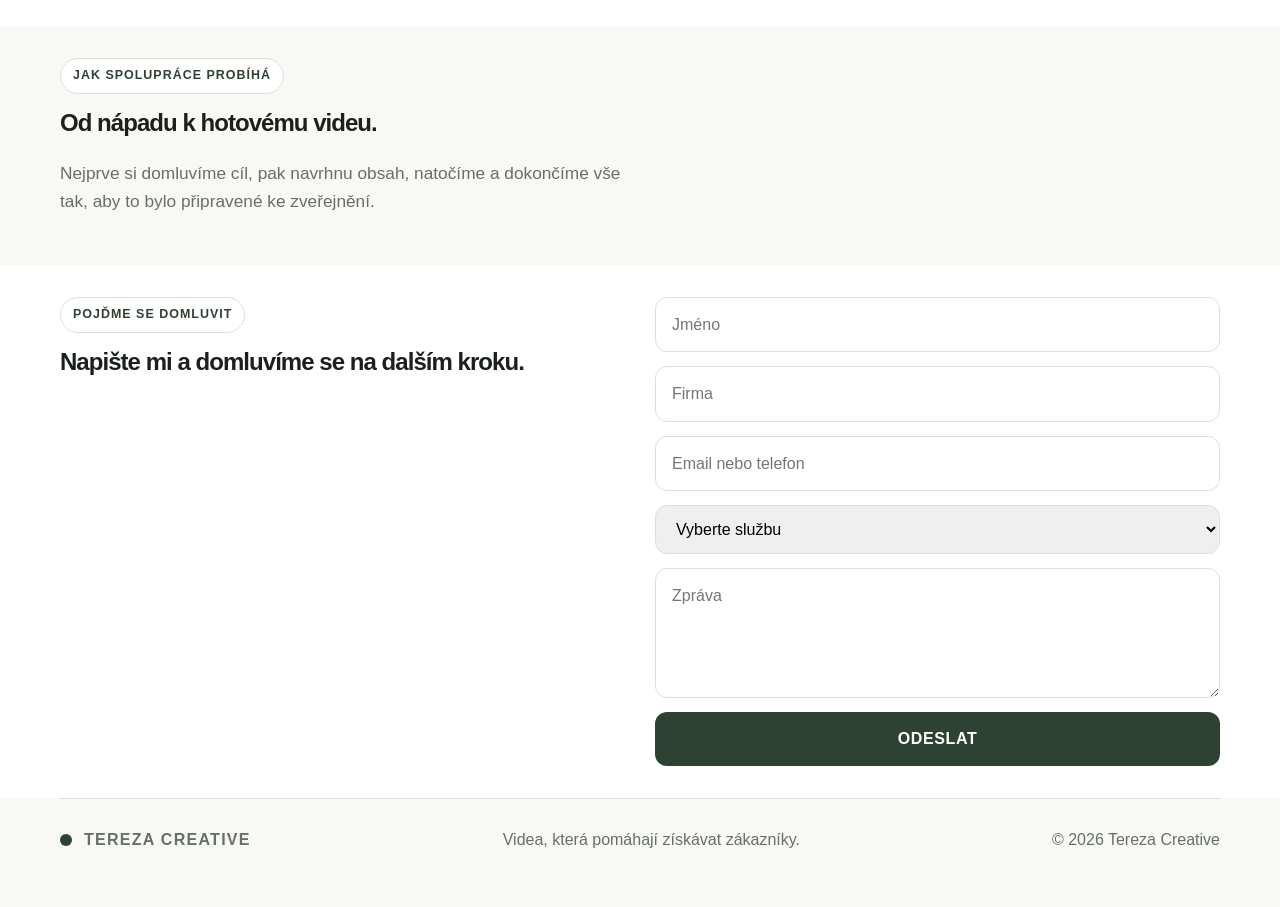
==== commit 056a13dc: "Fix contact form and activate the website email" ====
--- a/index.html
+++ b/index.html
@@ -1,42 +1,205 @@
 <!doctype html>
-<html lang="cs"><head><meta charset="utf-8"><meta name="viewport" content="width=device-width,initial-scale=1">
-<meta name="description" content="Tereza Creative – tvorba videí a obsahu na sociální sítě pro malé podnikatele v Humpolci a okolí.">
-<title>Tereza Creative | Videa, která pomáhají získávat zákazníky</title>
-<style>
-:root{--bg:#f8f8f4;--ink:#202722;--muted:#667067;--green:#354a3b;--pale:#eaf0e6;--line:#e1e6dd}*{box-sizing:border-box}html{scroll-behavior:smooth}body{margin:0;background:var(--bg);color:var(--ink);font:16px/1.65 system-ui,-apple-system,Segoe UI,sans-serif}a{color:inherit;text-decoration:none}.wrap{width:min(1120px,calc(100% - 36px));margin:auto}.nav{height:78px;display:flex;align-items:center;justify-content:space-between;gap:20px}.brand{font-weight:850;letter-spacing:.12em;font-size:14px;display:flex;gap:10px;align-items:center}.mark{width:34px;height:34px;border:2px solid var(--green);border-radius:11px;display:grid;place-items:center}.mark:after{content:'';width:0;height:0;border-top:6px solid transparent;border-bottom:6px solid transparent;border-left:10px solid var(--green);margin-left:3px}.links{display:flex;gap:23px;align-items:center;font-size:14px;color:var(--muted)}.btn{display:inline-flex;justify-content:center;align-items:center;padding:13px 19px;border-radius:99px;background:var(--green);color:white;font-weight:750;font-size:14px;border:1px solid var(--green);cursor:pointer}.btn.alt{background:transparent;color:var(--green)}.hero{padding:65px 0 85px;display:grid;grid-template-columns:1.05fr .95fr;gap:45px;align-items:center}.eyebrow{text-transform:uppercase;letter-spacing:.14em;font-size:12px;font-weight:850;color:var(--green)}h1{font-size:clamp(42px,6vw,70px);line-height:1.03;letter-spacing:-.055em;margin:20px 0}h1 em{color:#71876f;font-style:normal}.lead{font-size:18px;color:var(--muted);max-width:600px}.actions{display:flex;gap:12px;flex-wrap:wrap;margin-top:27px}.local{margin-top:22px;color:var(--muted);font-size:13px}.art{height:440px;border-radius:28px;background:radial-gradient(circle at 70% 20%,#fff9,#fff0 24%),linear-gradient(140deg,#dfe8d9,#9eaf9a);position:relative;overflow:hidden;padding:22px;display:flex;align-items:flex-end;box-shadow:0 18px 50px #24362912}.artbox{position:absolute;inset:28px 28px 90px;border:1px solid #ffffffb0;border-radius:18px;background:linear-gradient(150deg,#e8eee2,#a5b9a0 60%,#738a75);overflow:hidden}.sun{position:absolute;right:14%;top:13%;width:125px;height:125px;border-radius:50%;background:#ffffff88}.arch{position:absolute;bottom:0;left:19%;height:70%;width:62%;border:2px solid #ffffffb0;border-bottom:0;border-radius:150px 150px 0 0}.person{position:absolute;bottom:0;left:40%;height:63%;width:24%;background:#455b49;border-radius:50% 50% 0 0}.person:before{content:'';position:absolute;top:-20%;left:24%;width:52%;aspect-ratio:1;border-radius:50%;background:#d4b69c}.play{position:absolute;left:50%;top:48%;transform:translate(-50%,-50%);width:58px;height:58px;border-radius:50%;background:#ffffffe0;display:grid;place-items:center}.play:after{content:'';border-top:8px solid transparent;border-bottom:8px solid transparent;border-left:12px solid var(--green);margin-left:3px}.caption{position:relative;background:#ffffffdf;border-radius:15px;padding:14px 16px;width:100%;font-size:14px}.caption small{display:block;color:var(--muted)}section{padding:76px 0}.white{background:#fff}.head{max-width:680px;margin-bottom:32px}.head h2{font-size:clamp(30px,4vw,45px);line-height:1.1;letter-spacing:-.04em;margin:12px 0}.head p{color:var(--muted)}.grid{display:grid;grid-template-columns:repeat(3,1fr);gap:15px}.card{border:1px solid var(--line);background:white;border-radius:20px;padding:24px}.ico{width:42px;height:42px;border-radius:13px;background:var(--pale);display:grid;place-items:center;color:var(--green);font-size:20px}.card h3{margin:15px 0 6px}.card p{color:var(--muted);font-size:14px;margin:0}.two{display:grid;grid-template-columns:.9fr 1.1fr;gap:55px}.pills{display:flex;gap:9px;flex-wrap:wrap}.pill{border:1px solid #dce4d8;border-radius:99px;padding:9px 13px;background:#fff;font-size:14px}.checks{margin-top:25px}.check{padding:14px 0;border-bottom:1px solid var(--line)}.check b{display:block}.check span{font-size:14px;color:var(--muted)}.portfolio{background:#edf1e9}.samples{display:grid;grid-template-columns:repeat(3,1fr);gap:15px}.sample{background:white;border:1px solid #dce3d9;border-radius:18px;overflow:hidden}.sample-art{height:190px;display:grid;place-items:center;font-size:45px;color:#526a55;background:linear-gradient(140deg,#d9e3d4,#91a88f)}.sample:nth-child(2) .sample-art{background:linear-gradient(140deg,#eee4d4,#b8a68e)}.sample:nth-child(3) .sample-art{background:linear-gradient(140deg,#d9e3e2,#8ea8a6)}.sample-info{padding:15px}.sample-info small{display:block;color:var(--muted)}.notice,.fine{font-size:12px;color:var(--muted);margin-top:15px}.prices{display:grid;grid-template-columns:repeat(3,1fr);gap:15px}.price{border:1px solid var(--line);border-radius:22px;padding:25px;background:#fff;display:flex;flex-direction:column}.price.feature{background:#edf2e9;border-color:#b8c9b4}.plan{font-size:12px;letter-spacing:.13em;font-weight:850;color:var(--green)}.amount{font-size:35px;font-weight:850;letter-spacing:-.04em;margin-top:8px}.price p,.price li{font-size:14px;color:var(--muted)}.price ul{padding-left:19px;margin-bottom:25px}.price .btn{margin-top:auto}.steps{display:grid;grid-template-columns:repeat(4,1fr);gap:18px}.step{border-top:2px solid #c5d2c0;padding-top:15px}.step small{color:#70876f;font-weight:850;letter-spacing:.12em}.step p{font-size:14px;color:var(--muted)}details{padding:18px 0;border-bottom:1px solid var(--line)}summary{font-weight:750;cursor:pointer}details p{color:var(--muted);font-size:14px}.faqbox{max-width:820px}.contact{background:var(--green);color:white}.contact .eyebrow{color:#dbe8d5}.contact .head p{color:#d7e0d5}.contact-grid{display:grid;grid-template-columns:.9fr 1.1fr;gap:45px}.form{background:#fff;color:var(--ink);padding:24px;border-radius:20px;display:grid;grid-template-columns:1fr 1fr;gap:13px}.field{display:grid;gap:5px}.field.full,.form button,.form .hint{grid-column:1/-1}.field label{font-size:12px;font-weight:800}.field input,.field select,.field textarea{padding:12px;border:1px solid var(--line);border-radius:10px;background:#fbfcf9;font:inherit;width:100%}.field textarea{min-height:100px}.hint{font-size:12px;color:var(--muted)}footer{padding:25px 0;display:flex;justify-content:space-between;gap:15px;flex-wrap:wrap;color:var(--muted);font-size:12px}.menu{display:none}
-@media(max-width:800px){.hero{grid-template-columns:1fr;gap:28px;padding-top:40px}.art{height:350px}.grid{grid-template-columns:repeat(2,1fr)}.two,.contact-grid{grid-template-columns:1fr;gap:28px}.prices,.samples{grid-template-columns:1fr 1fr}.steps{grid-template-columns:1fr 1fr}.links{gap:12px}}
-@media(max-width:600px){.nav{height:68px}.menu{display:block;border:0;background:none;font-size:24px}.links{display:none;position:absolute;top:62px;left:18px;right:18px;background:#fff;padding:18px;border:1px solid var(--line);border-radius:16px;z-index:5;flex-direction:column;align-items:stretch}.links.open{display:flex}.hero h1{font-size:44px}.lead{font-size:16px}section{padding:58px 0}.grid,.prices,.samples{grid-template-columns:1fr}.steps{grid-template-columns:1fr 1fr}.form{grid-template-columns:1fr;padding:17px}.field.full,.form button,.form .hint{grid-column:auto}footer{flex-direction:column}}
-@media(prefers-reduced-motion:reduce){html{scroll-behavior:auto}}
-</style></head><body>
-<header class="wrap"><nav class="nav"><a class="brand" href="#domu"><span class="mark"></span>TEREZA CREATIVE</a><button class="menu" id="menu" aria-label="Otevřít navigaci">☰</button><div class="links" id="links"><a href="#sluzby">Služby</a><a href="#ukazky">Ukázky</a><a href="#balicky">Balíčky</a><a href="#postup">Jak to funguje</a><a class="btn" href="#kontakt">Nezávazně poptat ↗</a></div></nav></header>
-<main>
-<section class="wrap hero" id="domu"><div><div class="eyebrow">Video tvorba pro malé podnikatele</div><h1>Videa, která pomáhají <em>získávat zákazníky.</em></h1><p class="lead">Pomáhám místním podnikatelům ukázat jejich práci v tom nejlepším světle. Tvořím moderní videa a obsah na sociální sítě, aby jejich služby byly lépe vidět.</p><div class="actions"><a class="btn" href="#kontakt">Chci video pro svou firmu ↗</a><a class="btn alt" href="#sluzby">Prohlédnout služby</a></div><div class="local">● Osobní přístup · Humpolec a okolí</div></div><div class="art" aria-label="Stylizovaný obrazový záběr"><div class="artbox"><div class="sun"></div><div class="arch"></div><div class="person"></div><div class="play"></div></div><div class="caption"><b>Vaše práce. V tom nejlepším světle.</b><small>Autentický obsah pro vaše podnikání</small></div></div></section>
-<section class="white" id="sluzby"><div class="wrap"><div class="head"><div class="eyebrow">Co pro vás můžu vytvořit</div><h2>Obsah, který ukáže, co umíte.</h2><p>Nemusíte být marketingový expert. Společně najdeme způsob, jak přirozeně představit vaši práci lidem, kteří hledají právě vaše služby.</p></div><div class="grid">
-<article class="card"><div class="ico">▶</div><h3>Natáčení u vás</h3><p>Přijedu do provozovny nebo na místo zakázky a zachytím vaši práci, postup i výsledky přímo v akci.</p></article>
-<article class="card"><div class="ico">✂</div><h3>Střih a úpravy</h3><p>Z natočeného materiálu připravím svižné video s hudbou, titulky a úpravou obrazu.</p></article>
-<article class="card"><div class="ico">▣</div><h3>Reels a krátká videa</h3><p>Vertikální videa pro Instagram Reels, TikTok a Facebook, připravená ke sdílení.</p></article>
-<article class="card"><div class="ico">↗</div><h3>Prezentace realizací</h3><p>Ukažte své produkty, provozovnu, hotové zakázky nebo proměnu před a po dokončení práce.</p></article>
-<article class="card"><div class="ico">✎</div><h3>Texty a popisky</h3><p>Pomůžu s popisky k videím, texty příspěvků a nápady, co o své práci sdílet.</p></article>
-<article class="card"><div class="ico">↻</div><h3>Pravidelný obsah</h3><p>Naplánujeme obsah dopředu a domluvíme dlouhodobou spolupráci podle vašich potřeb.</p></article></div></div></section>
-<section><div class="wrap two"><div><div class="eyebrow">Pro koho tvořím</div><div class="head"><h2>Nemusíte být velká firma, abyste byli vidět.</h2><p>Spolupráci přizpůsobím vašemu oboru, možnostem a cílům. Nemusíte mít zkušenosti se sociálními sítěmi ani přesně vědět, co natáčet.</p></div><a class="btn" href="#kontakt">Probrat můj nápad ↗</a></div><div><div class="pills"><span class="pill">Řemeslníci</span><span class="pill">Stavební firmy</span><span class="pill">Truhláři</span><span class="pill">Instalatéři</span><span class="pill">Elektrikáři</span><span class="pill">Autoservisy</span><span class="pill">Zahradníci</span><span class="pill">Kadeřnictví</span><span class="pill">Kosmetická studia</span><span class="pill">Restaurace a kavárny</span><span class="pill">Ubytování</span><span class="pill">Trenéři a služby</span></div><div class="checks"><div class="check"><b>✓ Domluva bez složitostí</b><span>Vysvětlíme si, co potřebujete, a navrhneme praktické řešení.</span></div><div class="check"><b>✓ Natáčení přímo na místě</b><span>Obsah vzniká tam, kde vaše práce skutečně probíhá.</span></div><div class="check"><b>✓ Obsah podle vašeho oboru</b><span>Ukážeme to, co je důležité právě pro vaše zákazníky.</span></div><div class="check"><b>✓ Možnost začít postupně</b><span>Začnete menším balíčkem a podle potřeby spolupráci rozšíříte.</span></div></div></div></div></section>
-<section class="portfolio" id="ukazky"><div class="wrap"><div class="head"><div class="eyebrow">Ukázky tvorby</div><h2>Každá práce má svůj příběh.</h2><p>Sem patří vaše videa a fotografie. Následující grafické koncepty zatím nejsou skutečné realizace ani reference.</p></div><div class="samples"><article class="sample"><div class="sample-art">⌂</div><div class="sample-info"><b>Řemesla a realizace</b><small>Ukázkový koncept · doplnit vlastní video</small></div></article><article class="sample"><div class="sample-art">✳</div><div class="sample-info"><b>Služby a provozovny</b><small>Ukázkový koncept · doplnit vlastní video</small></div></article><article class="sample"><div class="sample-art">◉</div><div class="sample-info"><b>Proměna před a po</b><small>Ukázkový koncept · doplnit vlastní video</small></div></article></div><p class="notice">Až budeš mít svolení klientů ke zveřejnění, nahraď koncepty skutečnými ukázkami své práce.</p></div></section>
-<section class="white" id="balicky"><div class="wrap"><div class="head"><div class="eyebrow">Balíčky spolupráce</div><h2>Začněte v rozsahu, který vám vyhovuje.</h2><p>Orientační návrhy balíčků. Konečnou podobu spolupráce přizpůsobíme konkrétním potřebám.</p></div><div class="prices">
-<article class="price"><div class="plan">START</div><div class="amount">4 000 Kč</div><small>navrhovaná cena za balíček</small><p>Pro první krok a ověření, jaký obsah vám sedí.</p><ul><li>3 krátká videa</li><li>Střih a titulky</li><li>Základní popisky</li><li>Konzultace k obsahu</li></ul><a class="btn alt" href="#kontakt" data-plan="START">Mám zájem</a></article>
-<article class="price feature"><div class="plan">STANDARD</div><div class="amount">8 000 Kč</div><small>navrhovaná cena za měsíc</small><p>Pravidelný obsah, který pomáhá zůstat zákazníkům na očích.</p><ul><li>6 krátkých videí měsíčně</li><li>Plán obsahu</li><li>Střih, titulky a popisky</li><li>Základní pomoc se správou profilu</li></ul><a class="btn" href="#kontakt" data-plan="STANDARD">Mám zájem ↗</a></article>
-<article class="price"><div class="plan">PREMIUM</div><div class="amount">Od 12 000 Kč</div><small>navrhovaná cena za měsíc</small><p>Pro firmy, které chtějí tvořit obsah pravidelně a systematicky.</p><ul><li>8 a více krátkých videí měsíčně</li><li>Pravidelná tvorba obsahu</li><li>Obsahová strategie a konzultace</li><li>Možnost domluvit reklamní kampaně</li></ul><a class="btn alt" href="#kontakt" data-plan="PREMIUM">Domluvit rozsah</a></article></div><p class="fine">Ceny jsou navrhované a mohou se změnit podle rozsahu práce. Doprava, reklamní rozpočet a rozsáhlejší správa profilů se nacení individuálně. Konkrétní podmínky si potvrdíme před zahájením spolupráce.</p></div></section>
-<section id="postup"><div class="wrap"><div class="head"><div class="eyebrow">Jak spolupráce probíhá</div><h2>Od prvního nápadu k hotovému videu.</h2><p>Jednoduše, srozumitelně a bez zbytečné administrativy.</p></div><div class="steps"><article class="step"><small>KROK 01</small><h3>Probereme cíle</h3><p>Řekneme si, co děláte a co chcete zákazníkům ukázat.</p></article><article class="step"><small>KROK 02</small><h3>Domluvíme natáčení</h3><p>Vybereme termín a místo, kde zachytíme vaši práci.</p></article><article class="step"><small>KROK 03</small><h3>Připravím obsah</h3><p>Videa sestříhám, doplním titulky a připravím dohodnuté materiály.</p></article><article class="step"><small>KROK 04</small><h3>Předám videa</h3><p>Dostanete obsah připravený k použití podle naší dohody.</p></article></div></div></section>
-<section class="white"><div class="wrap"><div class="head"><div class="eyebrow">Časté otázky</div><h2>Co vás možná zajímá.</h2></div><div class="faqbox">
-<details><summary>Musím mít vlastní sociální sítě?</summary><p>Ne nutně. Můžeme probrat, kde chcete obsah používat a co pro vaše podnikání dává smysl.</p></details>
-<details><summary>Musím přesně vědět, co natáčet?</summary><p>Nemusíte. Společně vymyslíme témata podle vašeho oboru a toho, co chcete zákazníkům ukázat.</p></details>
-<details><summary>Jak dlouho trvá příprava videa?</summary><p>Záleží na délce, náročnosti střihu a dohodnutém rozsahu. Termín si potvrdíme předem.</p></details>
-<details><summary>Přijedeš natáčet přímo ke mně?</summary><p>Natáčení na provozovně nebo místě zakázky lze domluvit v Humpolci a okolí. Případná doprava se upřesní při domluvě.</p></details>
-<details><summary>Mohu si objednat jen jedno video?</summary><p>Jednorázovou zakázku můžeme probrat individuálně podle požadovaného rozsahu.</p></details>
-<details><summary>Pomůžeš mi i s pravidelným obsahem?</summary><p>Ano, můžeme naplánovat dlouhodobou spolupráci a pravidelnou tvorbu obsahu.</p></details>
-<details><summary>Kolik spolupráce stojí?</summary><p>Na webu jsou navrhované balíčky. Konečná cena závisí na rozsahu, místě natáčení a dohodnutých výstupech.</p></details>
-</div></div></section>
-<section class="contact" id="kontakt"><div class="wrap contact-grid"><div><div class="eyebrow">Pojďme se domluvit</div><h2 style="font-size:clamp(34px,4.5vw,52px);line-height:1.1;letter-spacing:-.04em">Pojďme ukázat vaši práci více lidem.</h2><p>Napište mi, čemu se věnujete a jaký obsah by vám pomohl. Společně probereme možnosti bez závazků.</p><p><b>Tereza Creative</b><br>Video tvorba · Humpolec a okolí</p><p style="font-size:13px">Kontaktní údaje doplň před zveřejněním webu.</p></div><form class="form" id="form"><div class="field"><label for="name">Jméno *</label><input id="name" name="name" required placeholder="Vaše jméno"></div><div class="field"><label for="company">Firma</label><input id="company" name="company" placeholder="Název firmy"></div><div class="field"><label for="reply">Telefon nebo e-mail *</label><input id="reply" name="reply" required placeholder="Kam se vám ozvat?"></div><div class="field"><label for="service">O co máte zájem?</label><select id="service" name="service"><option value="">Vyberte službu</option><option>Jedno video</option><option>Balíček START</option><option>Balíček STANDARD</option><option>Balíček PREMIUM</option><option>Pravidelná tvorba obsahu</option><option>Jiná domluva</option></select></div><div class="field full"><label for="message">Zpráva *</label><textarea id="message" name="message" required placeholder="Krátce popište své podnikání a co potřebujete."></textarea></div><button class="btn" type="submit">Nezávazně poptat spolupráci ↗</button><p class="hint" id="hint">Formulář potřebuje doplnit tvůj skutečný e-mail v souboru index.html. Viz README.txt.</p></form></div></section>
-</main><footer class="wrap"><a class="brand" href="#domu"><span class="mark"></span>TEREZA CREATIVE</a><span>Videa, která pomáhají získávat zákazníky.</span><span>© <span id="year"></span> Tereza Creative</span></footer>
-<script>
-const menu=document.getElementById('menu'),links=document.getElementById('links');menu.addEventListener('click',()=>{links.classList.toggle('open');menu.textContent=links.classList.contains('open')?'×':'☰'});links.querySelectorAll('a').forEach(a=>a.addEventListener('click',()=>links.classList.remove('open')));document.getElementById('year').textContent=new Date().getFullYear();document.querySelectorAll('[data-plan]').forEach(a=>a.addEventListener('click',()=>document.getElementById('service').value='Balíček '+a.dataset.plan));
-const CONTACT_EMAIL='';document.getElementById('form').addEventListener('submit',e=>{e.preventDefault();if(!CONTACT_EMAIL){document.getElementById('hint').textContent='Formulář zatím není napojený na e-mail. Doplň svůj e-mail do proměnné CONTACT_EMAIL v index.html.';return}const d=new FormData(e.target),body=encodeURIComponent('Jméno: '+d.get('name')+'\nFirma: '+d.get('company')+'\nKontakt: '+d.get('reply')+'\nSlužba: '+d.get('service')+'\n\nZpráva:\n'+d.get('message'));location.href='mailto:'+CONTACT_EMAIL+'?subject='+encodeURIComponent('Poptávka – Tereza Creative')+'&body='+body});
-</script></body></html>+<html lang="cs">
+<head>
+  <meta charset="utf-8">
+  <meta name="viewport" content="width=device-width,initial-scale=1">
+  <meta name="description" content="Tereza Creative – tvorba videí a obsahu na sociální sítě pro malé podnikatele v Humpolci a okolí.">
+  <title>Tereza Creative | Videa, která pomáhají získávat zákazníky</title>
+  <style>
+    :root {
+      --bg:#f8f8f4; --ink:#1b201c; --muted:#667067; --green:#2e4233; --pale:#edf1ea; --line:#dfdfd8; --white:#ffffff;
+    }
+    * { box-sizing:border-box; }
+    html { scroll-behavior:smooth; }
+    body {
+      margin:0; font-family:Arial,Helvetica,sans-serif; background:var(--bg); color:var(--ink); line-height:1.6;
+    }
+    a { color:inherit; text-decoration:none; }
+    .wrap { width:min(1160px, calc(100% - 32px)); margin:0 auto; }
+    header { position:sticky; top:0; z-index:10; backdrop-filter: blur(8px); background:rgba(248,248,244,0.88); border-bottom:1px solid var(--line); }
+    .nav { display:flex; align-items:center; justify-content:space-between; min-height:78px; }
+    .brand { display:inline-flex; align-items:center; gap:12px; font-weight:700; letter-spacing:.08em; text-transform:uppercase; }
+    .mark { width:12px; height:12px; background:var(--green); border-radius:50%; display:inline-block; }
+    .menu { display:none; }
+    .links { display:flex; gap:22px; align-items:center; }
+    .links a { color:var(--muted); font-size:.95rem; }
+    .hero { display:grid; grid-template-columns:1.1fr .9fr; gap:42px; align-items:center; padding:56px 0 40px; }
+    h1, h2, h3 { line-height:1.08; margin:0 0 16px; letter-spacing:-.04em; }
+    h1 { font-size:clamp(2.8rem, 5vw, 5rem); }
+    .eyebrow { display:inline-block; margin-bottom:16px; padding:7px 12px; border:1px solid var(--line); border-radius:999px; background:var(--white); color:var(--green); font-size:.78rem; font-weight:700; text-transform:uppercase; letter-spacing:.08em; }
+    .lead { color:var(--muted); font-size:1.08rem; max-width:60ch; }
+    .art { min-height:420px; border-radius:26px; background:linear-gradient(135deg,#dfead7,#b9d0b5 55%,#7f967d); box-shadow:0 28px 60px rgba(32,39,34,.08); position:relative; overflow:hidden; }
+    .art::before, .art::after { content:""; position:absolute; border-radius:50%; }
+    .art::before { width:220px; height:220px; background:rgba(255,255,255,.35); right:36px; top:36px; }
+    .art::after { width:200px; height:200px; background:rgba(255,255,255,.22); left:24px; bottom:22px; }
+    section { padding:32px 0; }
+    .white { background:#fff; }
+    .head { margin-bottom:24px; }
+    .grid { display:grid; gap:22px; grid-template-columns:repeat(3,1fr); }
+    .card, .price, .faqbox, .contact form {
+      background:var(--white); border:1px solid var(--line); border-radius:20px; padding:24px;
+    }
+    .card h3 { margin-top:12px; font-size:1.4rem; }
+    .ico { width:56px; height:56px; border-radius:14px; display:grid; place-items:center; background:var(--pale); color:var(--green); font-size:1.5rem; }
+    .contact-grid { display:grid; grid-template-columns:1fr 1fr; gap:30px; align-items:start; }
+    form { display:grid; gap:14px; }
+    input, select, textarea, button {
+      width:100%; border:1px solid var(--line); border-radius:12px; padding:14px 16px; font:inherit; }
+    textarea { min-height:130px; resize:vertical; }
+    button {
+      background:var(--green); color:#fff; border:0; cursor:pointer; font-weight:700; letter-spacing:.04em; text-transform:uppercase;
+    }
+    #hint { min-height:20px; color:#8a3f3f; font-weight:600; }
+    footer {
+      display:flex; gap:18px; justify-content:space-between; align-items:center; padding:28px 0 54px; color:var(--muted); flex-wrap:wrap; border-top:1px solid var(--line);
+    }
+    @media (max-width: 800px) {
+      .hero, .contact-grid, .grid { grid-template-columns:1fr; }
+      .menu { display:block; border:0; background:none; font-size:28px; padding:0; }
+      .links { display:none; position:absolute; top:78px; left:16px; right:16px; background:#fff; border:1px solid var(--line); border-radius:16px; padding:16px; flex-direction:column; align-items:flex-start; }
+      .links.open { display:flex; }
+      .nav { position:relative; }
+    }
+  </style>
+</head>
+<body>
+  <header>
+    <div class="wrap nav">
+      <a class="brand" href="#domu"><span class="mark"></span>TEREZA CREATIVE</a>
+      <button class="menu" id="menu" aria-label="Otevřít navigaci">☰</button>
+      <div class="links" id="links">
+        <a href="#domu">Domů</a>
+        <a href="#sluzby">Služby</a>
+        <a href="#ukazky">Ukázky</a>
+        <a href="#balicky">Balíčky</a>
+        <a href="#postup">Postup</a>
+        <a href="#kontakt">Kontakt</a>
+      </div>
+    </div>
+  </header>
+
+  <main>
+    <section class="wrap hero" id="domu">
+      <div>
+        <div class="eyebrow">Video tvorba pro malé podnikatele</div>
+        <h1>Videa, která pomáhají <em>získávat zákazníky.</em></h1>
+        <p class="lead">Pomáhám podnikatelům vytvářet obsah, který je spojuje s lidmi, kteří hledají přesně jejich službu.</p>
+      </div>
+      <div class="art" aria-label="Ukázka videa a obsahu"></div>
+    </section>
+
+    <section class="white" id="sluzby">
+      <div class="wrap">
+        <div class="head">
+          <div class="eyebrow">Co pro vás můžu vytvořit</div>
+          <h2>Obsah, který ukáže, co umíte.</h2>
+        </div>
+        <div class="grid">
+          <article class="card"><div class="ico">▶</div><h3>Natáčení u vás</h3><p>Přijedu do provozovny nebo na místo zakázky a zachytím práci, postup i výsledky přímo v akci.</p></article>
+          <article class="card"><div class="ico">✂</div><h3>Střih a úpravy</h3><p>Z natočeného materiálu připravím svižné video s hudbou, titulky a úpravou obrazu.</p></article>
+          <article class="card"><div class="ico">▣</div><h3>Reels a krátká videa</h3><p>Vertikální videa pro Instagram Reels, TikTok a Facebook, připravená ke sdílení.</p></article>
+        </div>
+      </div>
+    </section>
+
+    <section id="ukazky">
+      <div class="wrap">
+        <div class="head">
+          <div class="eyebrow">Ukázky tvorby</div>
+          <h2>Každá práce má svůj příběh.</h2>
+        </div>
+        <p class="lead">Vytvářím obsah pro firmy, které chtějí být vidět, lidé je poznat a rozhodovat se pro ně snadněji.</p>
+      </div>
+    </section>
+
+    <section class="white" id="balicky">
+      <div class="wrap">
+        <div class="head">
+          <div class="eyebrow">Balíčky spolupráce</div>
+          <h2>Začněte v rozsahu, který vám vyhovuje.</h2>
+        </div>
+        <div class="grid">
+          <article class="price"><div class="plan">START</div><div class="amount">4 000 Kč</div><small>navrhovaná cena za balíček</small><p>Pro první krok a ověření, jaký obsah vám sedí.</p></article>
+          <article class="price feature"><div class="plan">STANDARD</div><div class="amount">8 000 Kč</div><small>navrhovaná cena za měsíc</small><p>Pravidelný obsah, který pomáhá zůstat zákazníkům v kontaktu.</p></article>
+          <article class="price"><div class="plan">PREMIUM</div><div class="amount">Od 12 000 Kč</div><small>navrhovaná cena za měsíc</small><p>Pro firmy, které chtějí tvořit obsah pravidelně a systematicky.</p></article>
+        </div>
+      </div>
+    </section>
+
+    <section id="postup">
+      <div class="wrap">
+        <div class="head">
+          <div class="eyebrow">Jak spolupráce probíhá</div>
+          <h2>Od nápadu k hotovému videu.</h2>
+        </div>
+        <p class="lead">Nejprve si domluvíme cíl, pak navrhnu obsah, natočíme a dokončíme vše tak, aby to bylo připravené ke zveřejnění.</p>
+      </div>
+    </section>
+
+    <section class="white" id="kontakt">
+      <div class="wrap contact-grid">
+        <div>
+          <div class="eyebrow">Pojďme se domluvit</div>
+          <h2>Napište mi a domluvíme se na dalším kroku.</h2>
+          <p id="hint"></p>
+        </div>
+        <form id="form">
+          <input name="name" type="text" placeholder="Jméno" required>
+          <input name="company" type="text" placeholder="Firma">
+          <input name="reply" type="email" placeholder="Email nebo telefon" required>
+          <select id="service" name="service">
+            <option value="">Vyberte službu</option>
+            <option value="Balíček START">Balíček START</option>
+            <option value="Balíček STANDARD">Balíček STANDARD</option>
+            <option value="Balíček PREMIUM">Balíček PREMIUM</option>
+          </select>
+          <textarea name="message" placeholder="Zpráva"></textarea>
+          <button type="submit">Odeslat</button>
+        </form>
+      </div>
+    </section>
+  </main>
+
+  <footer class="wrap">
+    <a class="brand" href="#domu"><span class="mark"></span>TEREZA CREATIVE</a>
+    <span>Videa, která pomáhají získávat zákazníky.</span>
+    <span>© <span id="year"></span> Tereza Creative</span>
+  </footer>
+
+  <script>
+    const menu = document.getElementById('menu');
+    const links = document.getElementById('links');
+
+    if (menu && links) {
+      menu.addEventListener('click', () => {
+        links.classList.toggle('open');
+        menu.textContent = links.classList.contains('open') ? '×' : '☰';
+      });
+      links.querySelectorAll('a').forEach(a => a.addEventListener('click', () => links.classList.remove('open')));
+    }
+
+    document.getElementById('year').textContent = new Date().getFullYear();
+
+    const CONTACT_EMAIL = 'tereza.creative@gmail.com';
+
+    document.getElementById('form')?.addEventListener('submit', e => {
+      e.preventDefault();
+      if (!CONTACT_EMAIL) {
+        document.getElementById('hint').textContent = 'Formulář zatím není napojený na e-mail. Doplň svůj e-mail do proměnné CONTACT_EMAIL v index.html.';
+        return;
+      }
+
+      const d = new FormData(e.target);
+      const body = encodeURIComponent(
+        'Jméno: ' + d.get('name') + '\n' +
+        'Firma: ' + d.get('company') + '\n' +
+        'Kontakt: ' + d.get('reply') + '\n' +
+        'Služba: ' + d.get('service') + '\n\n' +
+        'Zpráva:\n' + d.get('message')
+      );
+
+      location.href = 'mailto:' + CONTACT_EMAIL + '?subject=' + encodeURIComponent('Poptávka – Tereza Creative') + '&body=' + body;
+    });
+  </script>
+</body>
+</html>
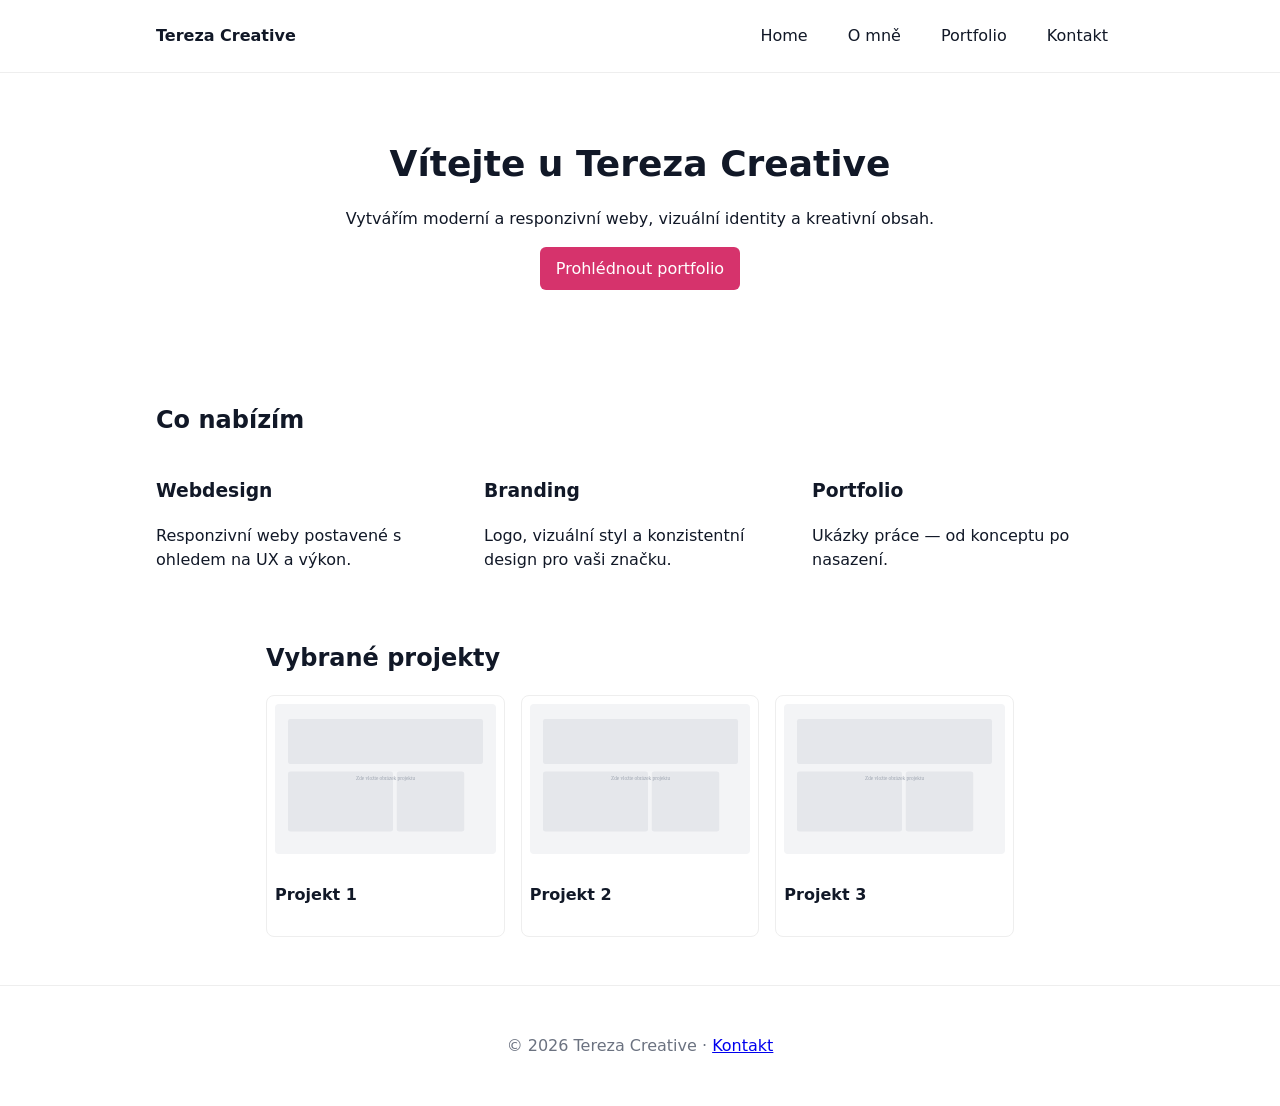
==== commit f1cac3b9: "Add initial multi-page static site (index, about, portfolio, contact) + assets, CSS and JS" ====
--- a/index.html
+++ b/index.html
@@ -3,203 +3,85 @@
 <head>
   <meta charset="utf-8">
   <meta name="viewport" content="width=device-width,initial-scale=1">
-  <meta name="description" content="Tereza Creative – tvorba videí a obsahu na sociální sítě pro malé podnikatele v Humpolci a okolí.">
-  <title>Tereza Creative | Videa, která pomáhají získávat zákazníky</title>
-  <style>
-    :root {
-      --bg:#f8f8f4; --ink:#1b201c; --muted:#667067; --green:#2e4233; --pale:#edf1ea; --line:#dfdfd8; --white:#ffffff;
-    }
-    * { box-sizing:border-box; }
-    html { scroll-behavior:smooth; }
-    body {
-      margin:0; font-family:Arial,Helvetica,sans-serif; background:var(--bg); color:var(--ink); line-height:1.6;
-    }
-    a { color:inherit; text-decoration:none; }
-    .wrap { width:min(1160px, calc(100% - 32px)); margin:0 auto; }
-    header { position:sticky; top:0; z-index:10; backdrop-filter: blur(8px); background:rgba(248,248,244,0.88); border-bottom:1px solid var(--line); }
-    .nav { display:flex; align-items:center; justify-content:space-between; min-height:78px; }
-    .brand { display:inline-flex; align-items:center; gap:12px; font-weight:700; letter-spacing:.08em; text-transform:uppercase; }
-    .mark { width:12px; height:12px; background:var(--green); border-radius:50%; display:inline-block; }
-    .menu { display:none; }
-    .links { display:flex; gap:22px; align-items:center; }
-    .links a { color:var(--muted); font-size:.95rem; }
-    .hero { display:grid; grid-template-columns:1.1fr .9fr; gap:42px; align-items:center; padding:56px 0 40px; }
-    h1, h2, h3 { line-height:1.08; margin:0 0 16px; letter-spacing:-.04em; }
-    h1 { font-size:clamp(2.8rem, 5vw, 5rem); }
-    .eyebrow { display:inline-block; margin-bottom:16px; padding:7px 12px; border:1px solid var(--line); border-radius:999px; background:var(--white); color:var(--green); font-size:.78rem; font-weight:700; text-transform:uppercase; letter-spacing:.08em; }
-    .lead { color:var(--muted); font-size:1.08rem; max-width:60ch; }
-    .art { min-height:420px; border-radius:26px; background:linear-gradient(135deg,#dfead7,#b9d0b5 55%,#7f967d); box-shadow:0 28px 60px rgba(32,39,34,.08); position:relative; overflow:hidden; }
-    .art::before, .art::after { content:""; position:absolute; border-radius:50%; }
-    .art::before { width:220px; height:220px; background:rgba(255,255,255,.35); right:36px; top:36px; }
-    .art::after { width:200px; height:200px; background:rgba(255,255,255,.22); left:24px; bottom:22px; }
-    section { padding:32px 0; }
-    .white { background:#fff; }
-    .head { margin-bottom:24px; }
-    .grid { display:grid; gap:22px; grid-template-columns:repeat(3,1fr); }
-    .card, .price, .faqbox, .contact form {
-      background:var(--white); border:1px solid var(--line); border-radius:20px; padding:24px;
-    }
-    .card h3 { margin-top:12px; font-size:1.4rem; }
-    .ico { width:56px; height:56px; border-radius:14px; display:grid; place-items:center; background:var(--pale); color:var(--green); font-size:1.5rem; }
-    .contact-grid { display:grid; grid-template-columns:1fr 1fr; gap:30px; align-items:start; }
-    form { display:grid; gap:14px; }
-    input, select, textarea, button {
-      width:100%; border:1px solid var(--line); border-radius:12px; padding:14px 16px; font:inherit; }
-    textarea { min-height:130px; resize:vertical; }
-    button {
-      background:var(--green); color:#fff; border:0; cursor:pointer; font-weight:700; letter-spacing:.04em; text-transform:uppercase;
-    }
-    #hint { min-height:20px; color:#8a3f3f; font-weight:600; }
-    footer {
-      display:flex; gap:18px; justify-content:space-between; align-items:center; padding:28px 0 54px; color:var(--muted); flex-wrap:wrap; border-top:1px solid var(--line);
-    }
-    @media (max-width: 800px) {
-      .hero, .contact-grid, .grid { grid-template-columns:1fr; }
-      .menu { display:block; border:0; background:none; font-size:28px; padding:0; }
-      .links { display:none; position:absolute; top:78px; left:16px; right:16px; background:#fff; border:1px solid var(--line); border-radius:16px; padding:16px; flex-direction:column; align-items:flex-start; }
-      .links.open { display:flex; }
-      .nav { position:relative; }
-    }
-  </style>
+  <title>Tereza Creative — Home</title>
+  <meta name="description" content="Tereza Creative — portfolio a služby v oblasti designu a tvorby webů.">
+  <meta property="og:title" content="Tereza Creative">
+  <meta property="og:description" content="Portfolio a služby — design, weby, branding.">
+  <link rel="icon" href="/assets/favicon.svg" type="image/svg+xml">
+  <link rel="stylesheet" href="/css/styles.css">
 </head>
 <body>
-  <header>
-    <div class="wrap nav">
-      <a class="brand" href="#domu"><span class="mark"></span>TEREZA CREATIVE</a>
-      <button class="menu" id="menu" aria-label="Otevřít navigaci">☰</button>
-      <div class="links" id="links">
-        <a href="#domu">Domů</a>
-        <a href="#sluzby">Služby</a>
-        <a href="#ukazky">Ukázky</a>
-        <a href="#balicky">Balíčky</a>
-        <a href="#postup">Postup</a>
-        <a href="#kontakt">Kontakt</a>
-      </div>
+  <header class="site-header">
+    <div class="container">
+      <a class="brand" href="/">Tereza Creative</a>
+      <button id="nav-toggle" class="nav-toggle" aria-expanded="false">☰</button>
+      <nav id="site-nav" class="site-nav">
+        <a href="/">Home</a>
+        <a href="/about.html">O mně</a>
+        <a href="/portfolio.html">Portfolio</a>
+        <a href="/contact.html">Kontakt</a>
+      </nav>
     </div>
   </header>
 
   <main>
-    <section class="wrap hero" id="domu">
-      <div>
-        <div class="eyebrow">Video tvorba pro malé podnikatele</div>
-        <h1>Videa, která pomáhají <em>získávat zákazníky.</em></h1>
-        <p class="lead">Pomáhám podnikatelům vytvářet obsah, který je spojuje s lidmi, kteří hledají přesně jejich službu.</p>
-      </div>
-      <div class="art" aria-label="Ukázka videa a obsahu"></div>
-    </section>
-
-    <section class="white" id="sluzby">
-      <div class="wrap">
-        <div class="head">
-          <div class="eyebrow">Co pro vás můžu vytvořit</div>
-          <h2>Obsah, který ukáže, co umíte.</h2>
-        </div>
-        <div class="grid">
-          <article class="card"><div class="ico">▶</div><h3>Natáčení u vás</h3><p>Přijedu do provozovny nebo na místo zakázky a zachytím práci, postup i výsledky přímo v akci.</p></article>
-          <article class="card"><div class="ico">✂</div><h3>Střih a úpravy</h3><p>Z natočeného materiálu připravím svižné video s hudbou, titulky a úpravou obrazu.</p></article>
-          <article class="card"><div class="ico">▣</div><h3>Reels a krátká videa</h3><p>Vertikální videa pro Instagram Reels, TikTok a Facebook, připravená ke sdílení.</p></article>
-        </div>
+    <section class="hero">
+      <div class="container">
+        <h1>Vítejte u Tereza Creative</h1>
+        <p>Vytvářím moderní a responzivní weby, vizuální identity a kreativní obsah.</p>
+        <p><a class="btn" href="/portfolio.html">Prohlédnout portfolio</a></p>
       </div>
     </section>
 
-    <section id="ukazky">
-      <div class="wrap">
-        <div class="head">
-          <div class="eyebrow">Ukázky tvorby</div>
-          <h2>Každá práce má svůj příběh.</h2>
-        </div>
-        <p class="lead">Vytvářím obsah pro firmy, které chtějí být vidět, lidé je poznat a rozhodovat se pro ně snadněji.</p>
+    <section class="intro container">
+      <h2>Co nabízím</h2>
+      <div class="grid grid-3">
+        <article>
+          <h3>Webdesign</h3>
+          <p>Responzivní weby postavené s ohledem na UX a výkon.</p>
+        </article>
+        <article>
+          <h3>Branding</h3>
+          <p>Logo, vizuální styl a konzistentní design pro vaši značku.</p>
+        </article>
+        <article>
+          <h3>Portfolio</h3>
+          <p>Ukázky práce — od konceptu po nasazení.</p>
+        </article>
       </div>
     </section>
 
-    <section class="white" id="balicky">
-      <div class="wrap">
-        <div class="head">
-          <div class="eyebrow">Balíčky spolupráce</div>
-          <h2>Začněte v rozsahu, který vám vyhovuje.</h2>
-        </div>
-        <div class="grid">
-          <article class="price"><div class="plan">START</div><div class="amount">4 000 Kč</div><small>navrhovaná cena za balíček</small><p>Pro první krok a ověření, jaký obsah vám sedí.</p></article>
-          <article class="price feature"><div class="plan">STANDARD</div><div class="amount">8 000 Kč</div><small>navrhovaná cena za měsíc</small><p>Pravidelný obsah, který pomáhá zůstat zákazníkům v kontaktu.</p></article>
-          <article class="price"><div class="plan">PREMIUM</div><div class="amount">Od 12 000 Kč</div><small>navrhovaná cena za měsíc</small><p>Pro firmy, které chtějí tvořit obsah pravidelně a systematicky.</p></article>
-        </div>
-      </div>
-    </section>
-
-    <section id="postup">
-      <div class="wrap">
-        <div class="head">
-          <div class="eyebrow">Jak spolupráce probíhá</div>
-          <h2>Od nápadu k hotovému videu.</h2>
-        </div>
-        <p class="lead">Nejprve si domluvíme cíl, pak navrhnu obsah, natočíme a dokončíme vše tak, aby to bylo připravené ke zveřejnění.</p>
-      </div>
-    </section>
-
-    <section class="white" id="kontakt">
-      <div class="wrap contact-grid">
-        <div>
-          <div class="eyebrow">Pojďme se domluvit</div>
-          <h2>Napište mi a domluvíme se na dalším kroku.</h2>
-          <p id="hint"></p>
-        </div>
-        <form id="form">
-          <input name="name" type="text" placeholder="Jméno" required>
-          <input name="company" type="text" placeholder="Firma">
-          <input name="reply" type="email" placeholder="Email nebo telefon" required>
-          <select id="service" name="service">
-            <option value="">Vyberte službu</option>
-            <option value="Balíček START">Balíček START</option>
-            <option value="Balíček STANDARD">Balíček STANDARD</option>
-            <option value="Balíček PREMIUM">Balíček PREMIUM</option>
-          </select>
-          <textarea name="message" placeholder="Zpráva"></textarea>
-          <button type="submit">Odeslat</button>
-        </form>
+    <section class="container small">
+      <h2>Vybrané projekty</h2>
+      <div class="grid grid-3">
+        <a class="card" href="/portfolio.html#item1">
+          <img src="/assets/images/placeholder.svg" alt="Projekt 1">
+          <h4>Projekt 1</h4>
+        </a>
+        <a class="card" href="/portfolio.html#item2">
+          <img src="/assets/images/placeholder.svg" alt="Projekt 2">
+          <h4>Projekt 2</h4>
+        </a>
+        <a class="card" href="/portfolio.html#item3">
+          <img src="/assets/images/placeholder.svg" alt="Projekt 3">
+          <h4>Projekt 3</h4>
+        </a>
       </div>
     </section>
   </main>
 
-  <footer class="wrap">
-    <a class="brand" href="#domu"><span class="mark"></span>TEREZA CREATIVE</a>
-    <span>Videa, která pomáhají získávat zákazníky.</span>
-    <span>© <span id="year"></span> Tereza Creative</span>
+  <footer class="site-footer">
+    <div class="container">
+      <p>&copy; <span id="year"></span> Tereza Creative · <a href="/contact.html">Kontakt</a></p>
+    </div>
   </footer>
 
-  <script>
-    const menu = document.getElementById('menu');
-    const links = document.getElementById('links');
+  <div id="lightbox" class="lightbox" aria-hidden="true">
+    <button id="lightbox-close" class="lightbox-close">✕</button>
+    <img id="lightbox-img" src="" alt="">
+    <div id="lightbox-caption" class="lightbox-caption"></div>
+  </div>
 
-    if (menu && links) {
-      menu.addEventListener('click', () => {
-        links.classList.toggle('open');
-        menu.textContent = links.classList.contains('open') ? '×' : '☰';
-      });
-      links.querySelectorAll('a').forEach(a => a.addEventListener('click', () => links.classList.remove('open')));
-    }
-
-    document.getElementById('year').textContent = new Date().getFullYear();
-
-    const CONTACT_EMAIL = 'tereza.creative@gmail.com';
-
-    document.getElementById('form')?.addEventListener('submit', e => {
-      e.preventDefault();
-      if (!CONTACT_EMAIL) {
-        document.getElementById('hint').textContent = 'Formulář zatím není napojený na e-mail. Doplň svůj e-mail do proměnné CONTACT_EMAIL v index.html.';
-        return;
-      }
-
-      const d = new FormData(e.target);
-      const body = encodeURIComponent(
-        'Jméno: ' + d.get('name') + '\n' +
-        'Firma: ' + d.get('company') + '\n' +
-        'Kontakt: ' + d.get('reply') + '\n' +
-        'Služba: ' + d.get('service') + '\n\n' +
-        'Zpráva:\n' + d.get('message')
-      );
-
-      location.href = 'mailto:' + CONTACT_EMAIL + '?subject=' + encodeURIComponent('Poptávka – Tereza Creative') + '&body=' + body;
-    });
-  </script>
+  <script src="/js/main.js"></script>
 </body>
 </html>
--- a/css/styles.css
+++ b/css/styles.css
@@ -0,0 +1,41 @@
+/* Basic CSS for Tereza Creative site - mobile first */
+:root{
+  --accent:#d6336c;
+  --bg:#ffffff;
+  --text:#111827;
+  --muted:#6b7280;
+}
+*{box-sizing:border-box}
+html,body{height:100%}
+body{margin:0;font-family:Inter, system-ui, -apple-system, "Segoe UI", Roboto, "Helvetica Neue", Arial;line-height:1.5;color:var(--text);background:var(--bg)}
+.container{max-width:1000px;margin:0 auto;padding:1rem}
+.site-header{border-bottom:1px solid #eee}
+.site-header .container{display:flex;align-items:center;justify-content:space-between}
+.brand{font-weight:700;text-decoration:none;color:var(--text)}
+.nav-toggle{display:inline-block;background:none;border:0;font-size:1.25rem}
+.site-nav{display:none}
+.site-nav a{display:block;padding:0.5rem 1rem;text-decoration:none;color:var(--text)}
+.hero{padding:3rem 0;text-align:center;background:linear-gradient(180deg, #fff 0%, #fff 100%)}
+.hero h1{margin:0 0 .5rem;font-size:1.75rem}
+.btn{display:inline-block;padding:.6rem 1rem;background:var(--accent);color:white;border-radius:6px;text-decoration:none}
+.intro h2{margin-top:1rem}
+.grid{display:grid;gap:1rem}
+.grid-3{grid-template-columns:1fr}
+.card{display:block;border:1px solid #eee;padding:.5rem;border-radius:8px;text-decoration:none;color:inherit}
+.card img{width:100%;height:150px;object-fit:cover;border-radius:4px}
+.small{max-width:780px}
+.site-footer{border-top:1px solid #eee;padding:1rem 0;margin-top:2rem;text-align:center;color:var(--muted)}
+.lightbox{position:fixed;inset:0;display:none;align-items:center;justify-content:center;background:rgba(0,0,0,0.75);z-index:200}
+.lightbox img{max-width:90%;max-height:80%}
+.lightbox-close{position:absolute;top:1rem;right:1rem;background:none;border:0;color:white;font-size:1.5rem}
+.portfolio-item{cursor:pointer}
+.portfolio-item img{width:100%;height:200px;object-fit:cover;border-radius:6px}
+label{display:block;margin-top:.75rem}
+input,textarea{width:100%;padding:.5rem;border:1px solid #ddd;border-radius:6px;margin-top:.25rem}
+/* Larger screens */
+@media(min-width:640px){
+  .grid-3{grid-template-columns:repeat(3,1fr)}
+  .site-nav{display:flex;gap:.5rem}
+  .nav-toggle{display:none}
+  .hero h1{font-size:2.25rem}
+}
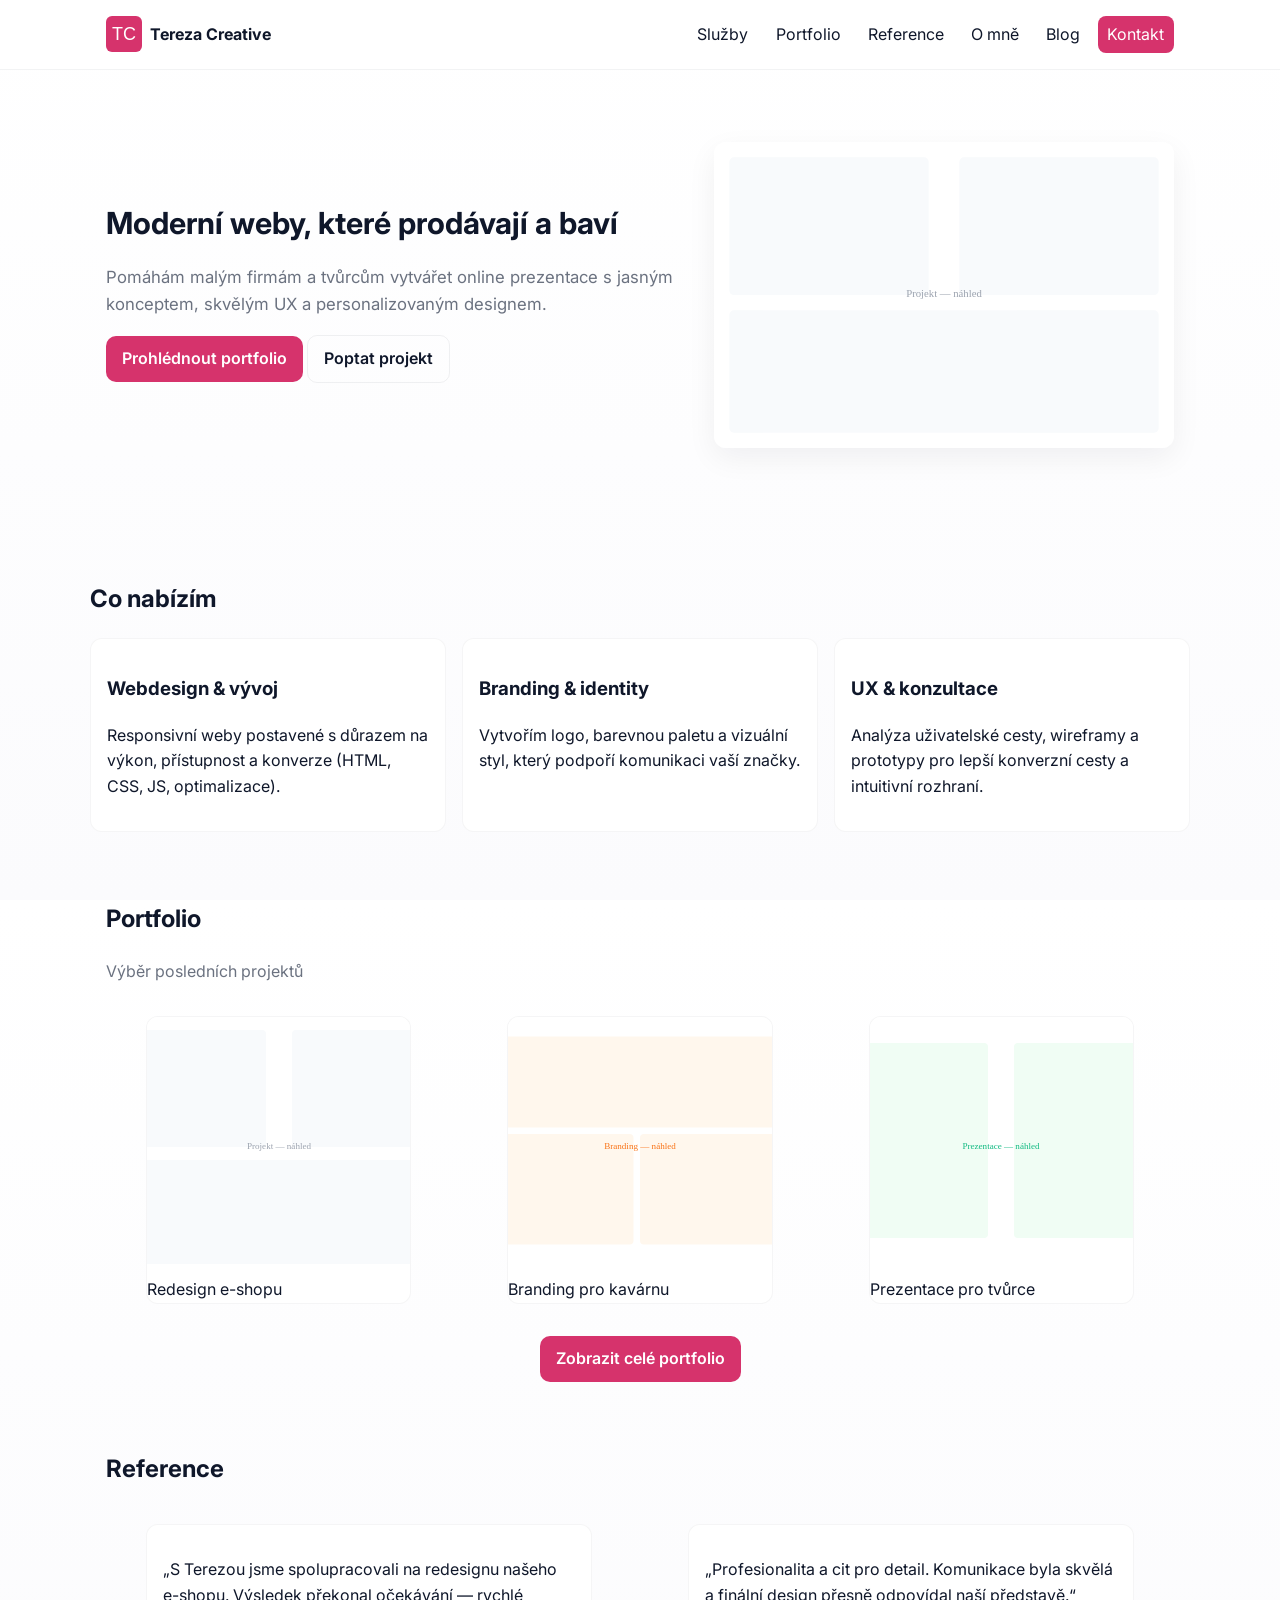
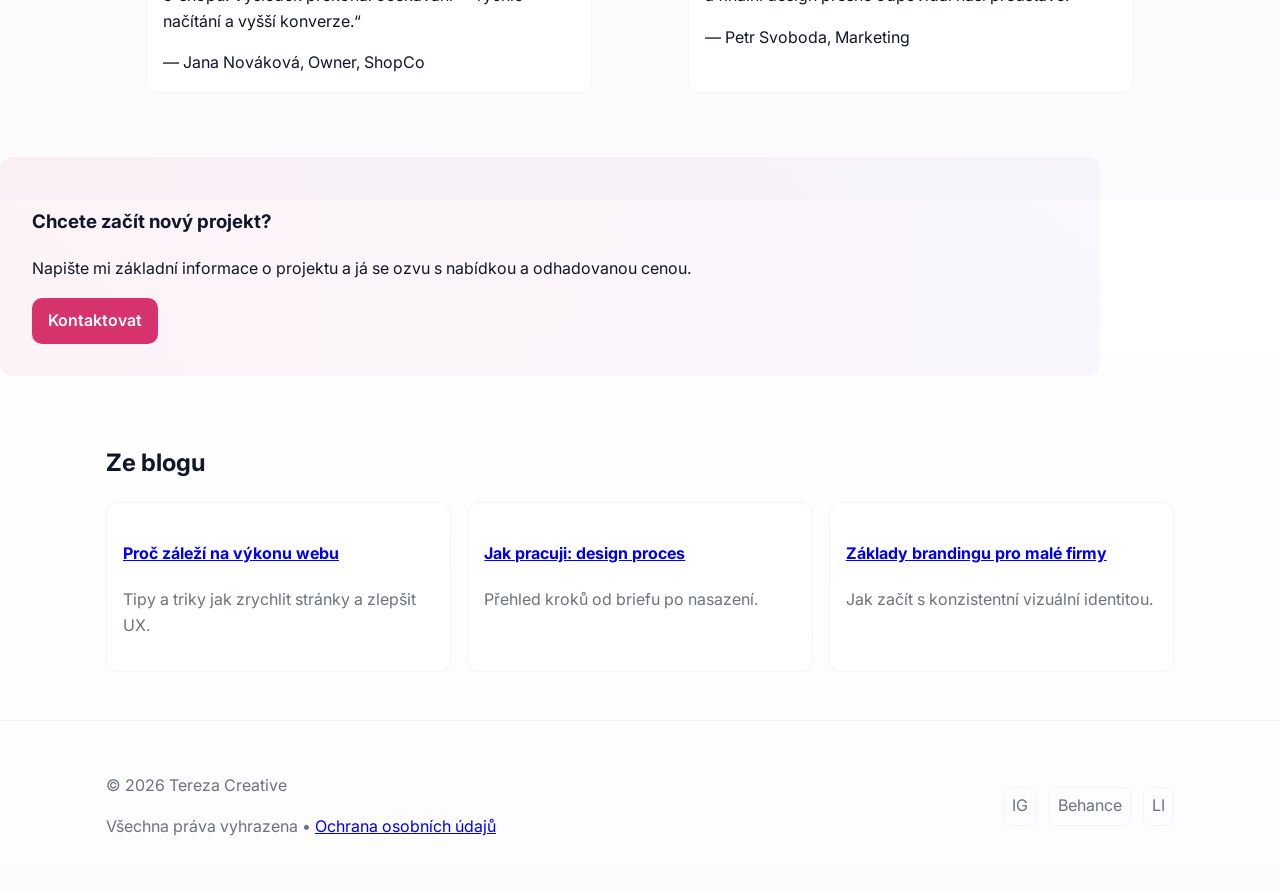
==== commit 7cad0a0d: "Enhance site: final design, add services/testimonials/cta/blog preview, improved CSS/JS, assets" ====
--- a/index.html
+++ b/index.html
@@ -3,81 +3,155 @@
 <head>
   <meta charset="utf-8">
   <meta name="viewport" content="width=device-width,initial-scale=1">
-  <title>Tereza Creative — Home</title>
-  <meta name="description" content="Tereza Creative — portfolio a služby v oblasti designu a tvorby webů.">
+  <title>Tereza Creative — Moderní weby & branding</title>
+  <meta name="description" content="Tereza Creative — Vytvářím moderní a responzivní weby, vizuální identity a produktový design pro malé firmy a tvůrce.">
   <meta property="og:title" content="Tereza Creative">
-  <meta property="og:description" content="Portfolio a služby — design, weby, branding.">
+  <meta property="og:description" content="Portfolio a služby — webdesign, branding, UX.">
+  <meta property="og:type" content="website">
   <link rel="icon" href="/assets/favicon.svg" type="image/svg+xml">
   <link rel="stylesheet" href="/css/styles.css">
+  <script type="application/ld+json">
+  {
+    "@context": "https://schema.org",
+    "@type": "ProfessionalService",
+    "name": "Tereza Creative",
+    "description": "Webdesign, branding a front-end development pro malé firmy a tvůrce.",
+    "url": "https://terezacreative.example.com",
+    "logo": "https://terezacreative.example.com/assets/favicon.svg"
+  }
+  </script>
 </head>
 <body>
   <header class="site-header">
-    <div class="container">
-      <a class="brand" href="/">Tereza Creative</a>
-      <button id="nav-toggle" class="nav-toggle" aria-expanded="false">☰</button>
-      <nav id="site-nav" class="site-nav">
-        <a href="/">Home</a>
+    <div class="container header-inner">
+      <a class="brand" href="/">
+        <img src="/assets/favicon.svg" alt="Tereza Creative" class="logo"> Tereza Creative
+      </a>
+      <button id="nav-toggle" class="nav-toggle" aria-expanded="false" aria-controls="site-nav">Menu</button>
+      <nav id="site-nav" class="site-nav" aria-label="Hlavní navigace">
+        <a href="#services">Služby</a>
+        <a href="#portfolio">Portfolio</a>
+        <a href="#testimonials">Reference</a>
         <a href="/about.html">O mně</a>
-        <a href="/portfolio.html">Portfolio</a>
-        <a href="/contact.html">Kontakt</a>
+        <a href="/blog/index.html">Blog</a>
+        <a href="/contact.html" class="cta">Kontakt</a>
       </nav>
     </div>
   </header>
 
   <main>
     <section class="hero">
-      <div class="container">
-        <h1>Vítejte u Tereza Creative</h1>
-        <p>Vytvářím moderní a responzivní weby, vizuální identity a kreativní obsah.</p>
-        <p><a class="btn" href="/portfolio.html">Prohlédnout portfolio</a></p>
+      <div class="container hero-inner">
+        <div>
+          <h1>Moderní weby, které prodávají a baví</h1>
+          <p class="lead">Pomáhám malým firmám a tvůrcům vytvářet online prezentace s jasným konceptem, skvělým UX a personalizovaným designem.</p>
+          <p>
+            <a class="btn" href="#portfolio">Prohlédnout portfolio</a>
+            <a class="btn outline" href="/contact.html">Poptat projekt</a>
+          </p>
+        </div>
+        <div class="hero-image">
+          <img src="/assets/images/project1.svg" alt="Ukázka projektu" loading="lazy">
+        </div>
       </div>
     </section>
 
-    <section class="intro container">
+    <section id="services" class="container services">
       <h2>Co nabízím</h2>
       <div class="grid grid-3">
-        <article>
-          <h3>Webdesign</h3>
-          <p>Responzivní weby postavené s ohledem na UX a výkon.</p>
+        <article class="service">
+          <h3>Webdesign & vývoj</h3>
+          <p>Responsivní weby postavené s důrazem na výkon, přístupnost a konverze (HTML, CSS, JS, optimalizace).</p>
         </article>
-        <article>
-          <h3>Branding</h3>
-          <p>Logo, vizuální styl a konzistentní design pro vaši značku.</p>
+        <article class="service">
+          <h3>Branding & identity</h3>
+          <p>Vytvořím logo, barevnou paletu a vizuální styl, který podpoří komunikaci vaší značky.</p>
         </article>
-        <article>
-          <h3>Portfolio</h3>
-          <p>Ukázky práce — od konceptu po nasazení.</p>
+        <article class="service">
+          <h3>UX & konzultace</h3>
+          <p>Analýza uživatelské cesty, wireframy a prototypy pro lepší konverzní cesty a intuitivní rozhraní.</p>
         </article>
       </div>
     </section>
 
-    <section class="container small">
-      <h2>Vybrané projekty</h2>
-      <div class="grid grid-3">
-        <a class="card" href="/portfolio.html#item1">
-          <img src="/assets/images/placeholder.svg" alt="Projekt 1">
-          <h4>Projekt 1</h4>
-        </a>
-        <a class="card" href="/portfolio.html#item2">
-          <img src="/assets/images/placeholder.svg" alt="Projekt 2">
-          <h4>Projekt 2</h4>
-        </a>
-        <a class="card" href="/portfolio.html#item3">
-          <img src="/assets/images/placeholder.svg" alt="Projekt 3">
-          <h4>Projekt 3</h4>
-        </a>
+    <section id="portfolio" class="container">
+      <h2>Portfolio</h2>
+      <p class="muted">Výběr posledních projektů</p>
+      <div class="grid grid-3 portfolio-grid">
+        <figure class="portfolio-item">
+          <img src="/assets/images/project1.svg" alt="Redesign e-shopu" data-title="Redesign e-shopu – zvýšení konverzí o 32%">
+          <figcaption>Redesign e-shopu</figcaption>
+        </figure>
+        <figure class="portfolio-item">
+          <img src="/assets/images/project2.svg" alt="Branding pro kavárnu" data-title="Kompletní branding pro lokální kavárnu">
+          <figcaption>Branding pro kavárnu</figcaption>
+        </figure>
+        <figure class="portfolio-item">
+          <img src="/assets/images/project3.svg" alt="Prezentace pro tvůrce" data-title="Jednostránková prezentace pro umělce">
+          <figcaption>Prezentace pro tvůrce</figcaption>
+        </figure>
+      </div>
+      <p class="center"><a class="btn" href="/portfolio.html">Zobrazit celé portfolio</a></p>
+    </section>
+
+    <section id="testimonials" class="container testimonials">
+      <h2>Reference</h2>
+      <div class="grid grid-2">
+        <blockquote>
+          <p>„S Terezou jsme spolupracovali na redesignu našeho e-shopu. Výsledek překonal očekávání — rychlé načítání a vyšší konverze.“</p>
+          <footer>— Jana Nováková, Owner, ShopCo</footer>
+        </blockquote>
+        <blockquote>
+          <p>„Profesionalita a cit pro detail. Komunikace byla skvělá a finální design přesně odpovídal naší představě.“</p>
+          <footer>— Petr Svoboda, Marketing</footer>
+        </blockquote>
       </div>
     </section>
+
+    <section class="container cta-section">
+      <div class="cta-inner">
+        <h3>Chcete začít nový projekt?</h3>
+        <p>Napište mi základní informace o projektu a já se ozvu s nabídkou a odhadovanou cenou.</p>
+        <a class="btn" href="/contact.html">Kontaktovat</a>
+      </div>
+    </section>
+
+    <section class="container blog-preview">
+      <h2>Ze blogu</h2>
+      <div class="grid grid-3">
+        <article class="post">
+          <a href="/blog/why-performance-matters.html"><h4>Proč záleží na výkonu webu</h4></a>
+          <p class="muted">Tipy a triky jak zrychlit stránky a zlepšit UX.</p>
+        </article>
+        <article class="post">
+          <a href="/blog/design-process.html"><h4>Jak pracuji: design proces</h4></a>
+          <p class="muted">Přehled kroků od briefu po nasazení.</p>
+        </article>
+        <article class="post">
+          <a href="/blog/branding-basics.html"><h4>Základy brandingu pro malé firmy</h4></a>
+          <p class="muted">Jak začít s konzistentní vizuální identitou.</p>
+        </article>
+      </div>
+    </section>
+
   </main>
 
   <footer class="site-footer">
-    <div class="container">
-      <p>&copy; <span id="year"></span> Tereza Creative · <a href="/contact.html">Kontakt</a></p>
+    <div class="container footer-inner">
+      <div>
+        <p>&copy; <span id="year"></span> Tereza Creative</p>
+        <p class="muted">Všechna práva vyhrazena • <a href="/privacy.html">Ochrana osobních údajů</a></p>
+      </div>
+      <div class="socials">
+        <a href="#" aria-label="Instagram">IG</a>
+        <a href="#" aria-label="Behance">Behance</a>
+        <a href="#" aria-label="LinkedIn">LI</a>
+      </div>
     </div>
   </footer>
 
   <div id="lightbox" class="lightbox" aria-hidden="true">
-    <button id="lightbox-close" class="lightbox-close">✕</button>
+    <button id="lightbox-close" class="lightbox-close" aria-label="Zavřít">✕</button>
     <img id="lightbox-img" src="" alt="">
     <div id="lightbox-caption" class="lightbox-caption"></div>
   </div>
--- a/css/styles.css
+++ b/css/styles.css
@@ -1,41 +1,60 @@
-/* Basic CSS for Tereza Creative site - mobile first */
+/* Finalized CSS for Tereza Creative — improved layout and design */
+@import url('https://fonts.googleapis.com/css2?family=Inter:wght@300;400;600;700&display=swap');
 :root{
   --accent:#d6336c;
+  --accent-2:#6f42c1;
   --bg:#ffffff;
-  --text:#111827;
+  --card:#ffffff;
   --muted:#6b7280;
+  --text:#0f172a;
+  --radius:12px;
+  --container:1100px;
 }
 *{box-sizing:border-box}
 html,body{height:100%}
-body{margin:0;font-family:Inter, system-ui, -apple-system, "Segoe UI", Roboto, "Helvetica Neue", Arial;line-height:1.5;color:var(--text);background:var(--bg)}
-.container{max-width:1000px;margin:0 auto;padding:1rem}
-.site-header{border-bottom:1px solid #eee}
-.site-header .container{display:flex;align-items:center;justify-content:space-between}
-.brand{font-weight:700;text-decoration:none;color:var(--text)}
-.nav-toggle{display:inline-block;background:none;border:0;font-size:1.25rem}
-.site-nav{display:none}
-.site-nav a{display:block;padding:0.5rem 1rem;text-decoration:none;color:var(--text)}
-.hero{padding:3rem 0;text-align:center;background:linear-gradient(180deg, #fff 0%, #fff 100%)}
-.hero h1{margin:0 0 .5rem;font-size:1.75rem}
-.btn{display:inline-block;padding:.6rem 1rem;background:var(--accent);color:white;border-radius:6px;text-decoration:none}
-.intro h2{margin-top:1rem}
+body{margin:0;font-family:Inter, system-ui, -apple-system, "Segoe UI", Roboto, "Helvetica Neue", Arial;line-height:1.6;color:var(--text);background:linear-gradient(180deg,#fff,#fbfbfd)}
+.container{max-width:var(--container);margin:0 auto;padding:1rem}
+.header-inner{display:flex;align-items:center;justify-content:space-between}
+.brand{font-weight:700;text-decoration:none;color:var(--text);display:flex;gap:.5rem;align-items:center}
+.logo{width:36px;height:36px}
+.site-header{position:sticky;top:0;background:rgba(255,255,255,0.75);backdrop-filter:blur(6px);border-bottom:1px solid rgba(15,23,42,0.05);z-index:100}
+.nav-toggle{display:inline-block;background:none;border:0;font-size:1rem;padding:.5rem;border-radius:8px}
+.site-nav{display:none;gap:.5rem;align-items:center}
+.site-nav a{display:block;padding:.35rem .6rem;text-decoration:none;color:var(--text);border-radius:8px}
+.site-nav a.cta{background:var(--accent);color:#fff}
+.hero{padding:3.5rem 0}
+.hero-inner{display:grid;grid-template-columns:1fr;gap:1.5rem;align-items:center}
+.hero h1{margin:0 0 .5rem;font-size:1.9rem}
+.lead{color:var(--muted);font-size:1.05rem}
+.hero-image img{width:100%;border-radius:12px;box-shadow:0 10px 30px rgba(15,23,42,0.06)}
+.btn{display:inline-block;padding:.65rem 1rem;background:var(--accent);color:white;border-radius:10px;text-decoration:none;font-weight:600}
+.btn.outline{background:transparent;border:1px solid rgba(15,23,42,0.06);color:var(--text)}
+.services{padding:2rem 0}
 .grid{display:grid;gap:1rem}
 .grid-3{grid-template-columns:1fr}
-.card{display:block;border:1px solid #eee;padding:.5rem;border-radius:8px;text-decoration:none;color:inherit}
-.card img{width:100%;height:150px;object-fit:cover;border-radius:4px}
-.small{max-width:780px}
-.site-footer{border-top:1px solid #eee;padding:1rem 0;margin-top:2rem;text-align:center;color:var(--muted)}
-.lightbox{position:fixed;inset:0;display:none;align-items:center;justify-content:center;background:rgba(0,0,0,0.75);z-index:200}
-.lightbox img{max-width:90%;max-height:80%}
+.grid-2{grid-template-columns:1fr}
+.service{background:var(--card);padding:1rem;border-radius:12px;border:1px solid rgba(15,23,42,0.04)}
+.muted{color:var(--muted)}
+.portfolio-grid .portfolio-item{cursor:pointer;border-radius:12px;overflow:hidden;background:#fff;border:1px solid rgba(15,23,42,0.04)}
+.portfolio-item img{display:block;width:100%;height:220px;object-fit:cover}
+.center{text-align:center}
+.testimonials blockquote{background:linear-gradient(180deg,#fff,#fff);padding:1rem;border-radius:12px;border:1px solid rgba(15,23,42,0.04)}
+.cta-section{background:linear-gradient(90deg,rgba(214,51,108,0.06), rgba(111,66,193,0.04));padding:2rem;border-radius:12px;margin:2rem 0}
+.footer-inner{display:flex;align-items:center;justify-content:space-between;gap:1rem}
+.socials a{display:inline-block;margin-left:.5rem;padding:.35rem .5rem;border-radius:8px;border:1px solid rgba(15,23,42,0.04);text-decoration:none;color:var(--muted)}
+.site-footer{border-top:1px solid rgba(15,23,42,0.03);padding:1.25rem 0;margin-top:2rem;color:var(--muted)}
+.lightbox{position:fixed;inset:0;display:none;align-items:center;justify-content:center;background:rgba(2,6,23,0.7);z-index:200;padding:2rem}
+.lightbox img{max-width:90%;max-height:80%;border-radius:8px}
 .lightbox-close{position:absolute;top:1rem;right:1rem;background:none;border:0;color:white;font-size:1.5rem}
-.portfolio-item{cursor:pointer}
-.portfolio-item img{width:100%;height:200px;object-fit:cover;border-radius:6px}
 label{display:block;margin-top:.75rem}
-input,textarea{width:100%;padding:.5rem;border:1px solid #ddd;border-radius:6px;margin-top:.25rem}
-/* Larger screens */
-@media(min-width:640px){
+input,textarea{width:100%;padding:.6rem;border:1px solid rgba(15,23,42,0.06);border-radius:10px;margin-top:.25rem}
+small.small{font-size:.85rem;color:var(--muted)}
+.post{background:#fff;padding:1rem;border-radius:12px;border:1px solid rgba(15,23,42,0.04)}
+@media(min-width:768px){
   .grid-3{grid-template-columns:repeat(3,1fr)}
-  .site-nav{display:flex;gap:.5rem}
+  .grid-2{grid-template-columns:repeat(2,1fr)}
+  .site-nav{display:flex}
   .nav-toggle{display:none}
-  .hero h1{font-size:2.25rem}
+  .hero-inner{grid-template-columns:1fr 460px}
+  .portfolio-item img{height:260px}
 }
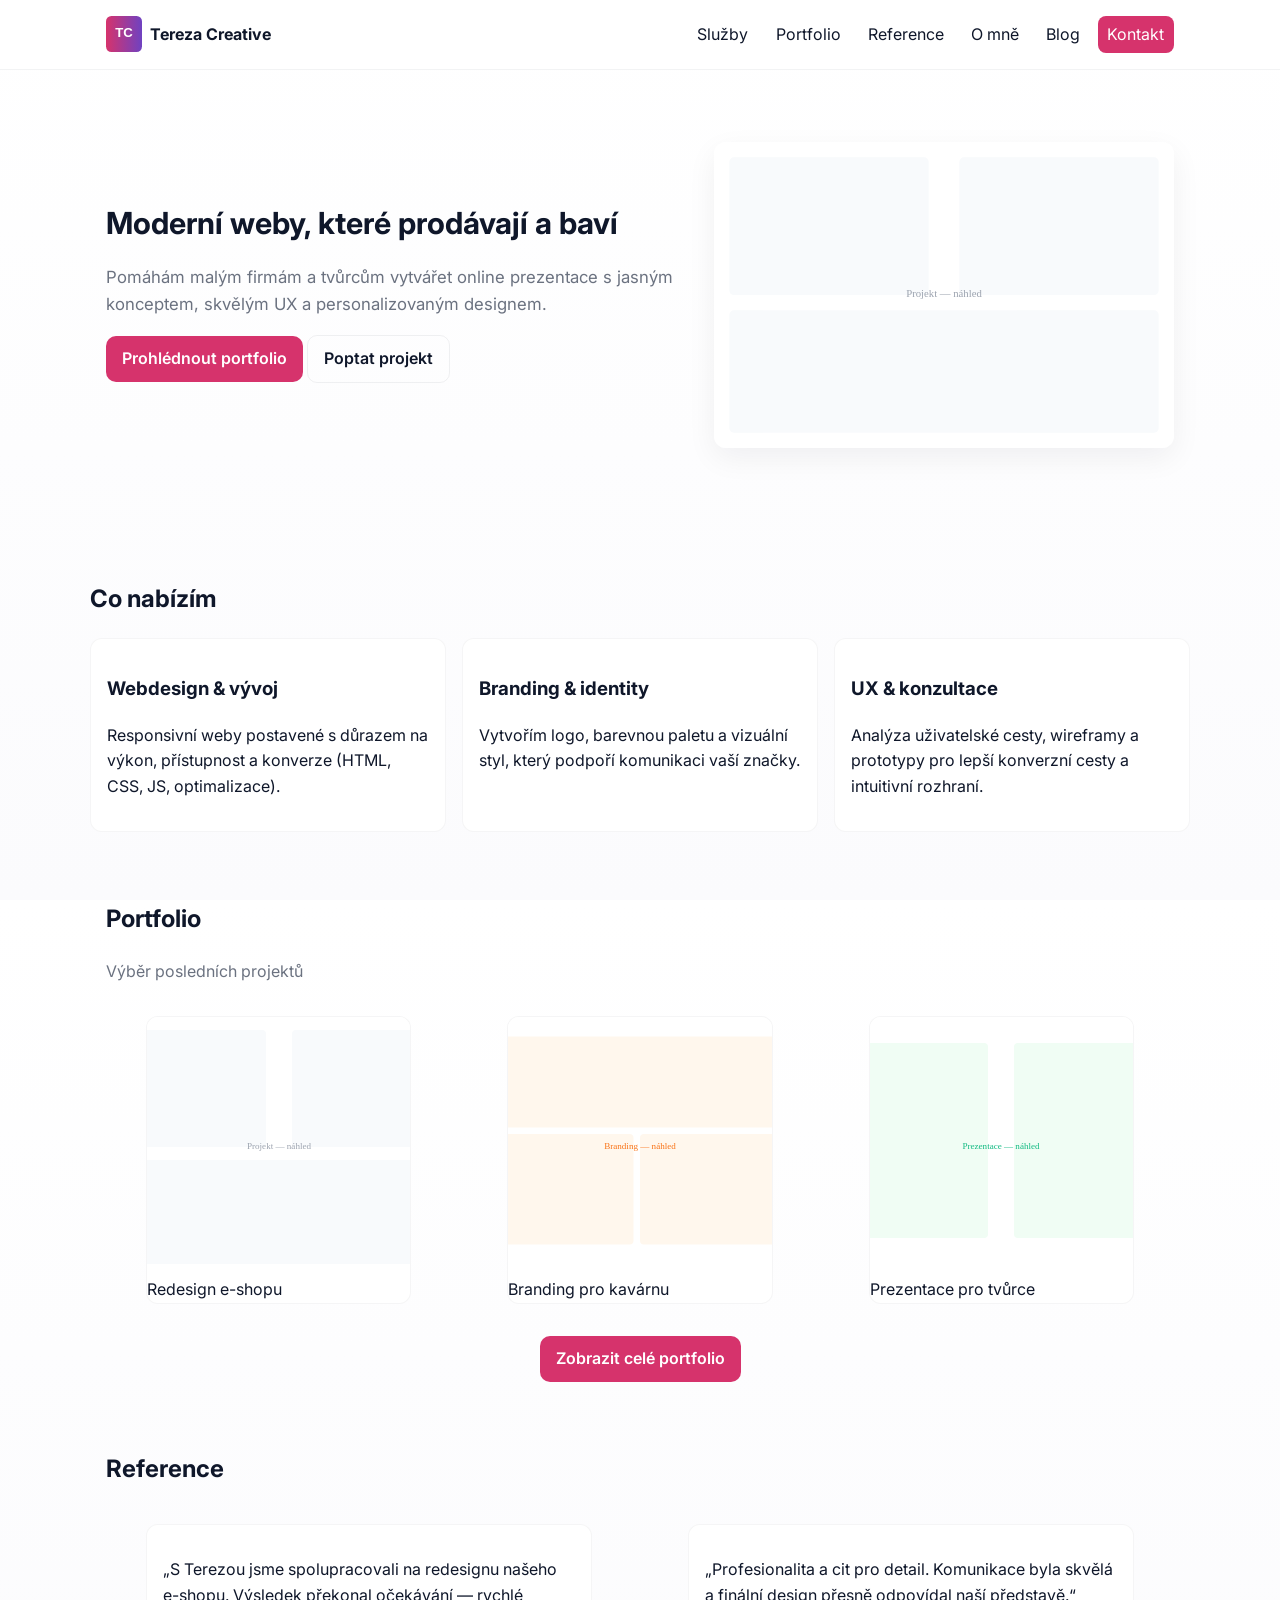
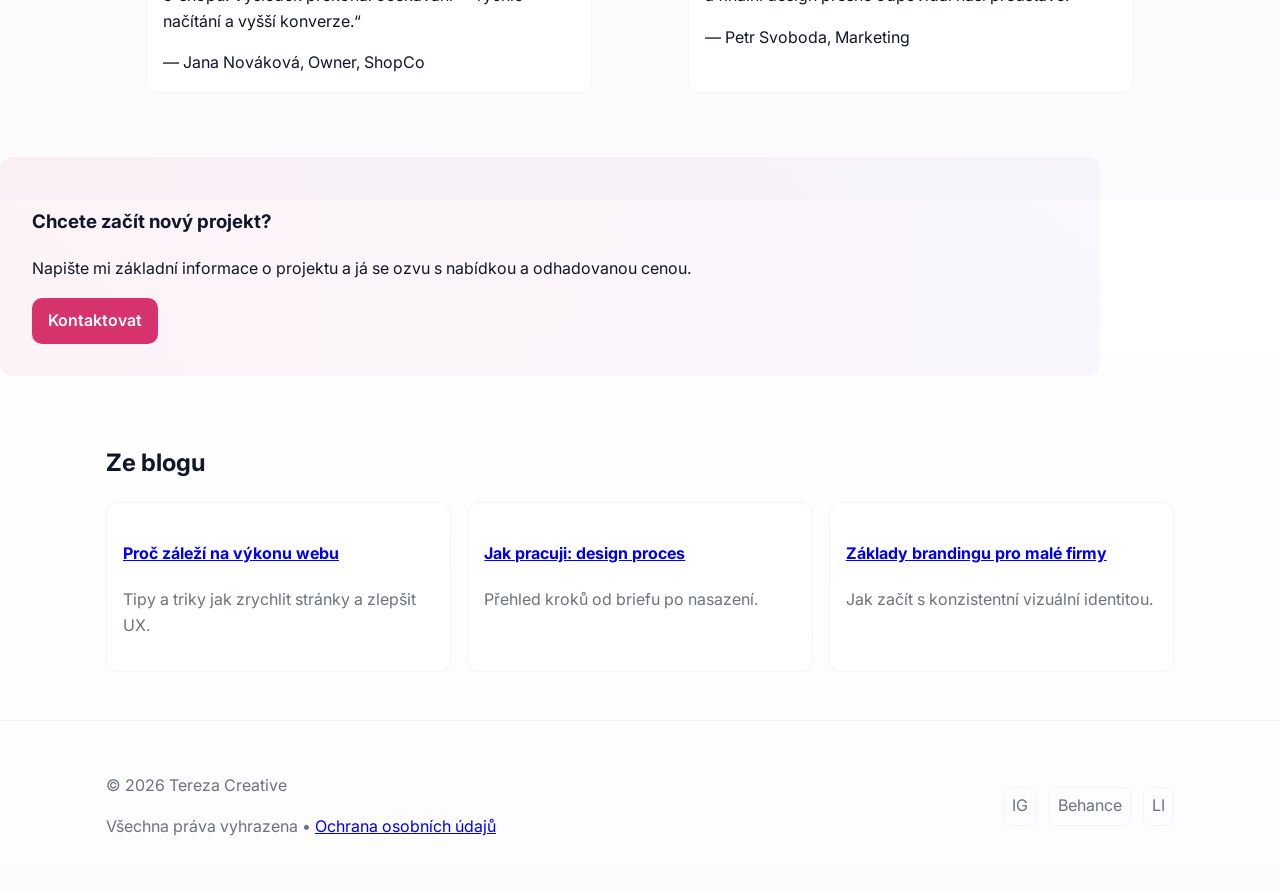
==== commit 1a601781: "Configure Netlify forms, add CNAME and logo, update JSON-LD URL, add netlify.toml and deployment ins" ====
--- a/index.html
+++ b/index.html
@@ -16,8 +16,8 @@
     "@type": "ProfessionalService",
     "name": "Tereza Creative",
     "description": "Webdesign, branding a front-end development pro malé firmy a tvůrce.",
-    "url": "https://terezacreative.example.com",
-    "logo": "https://terezacreative.example.com/assets/favicon.svg"
+    "url": "https://tereza.creative",
+    "logo": "https://tereza.creative/assets/logo.svg"
   }
   </script>
 </head>
@@ -25,7 +25,7 @@
   <header class="site-header">
     <div class="container header-inner">
       <a class="brand" href="/">
-        <img src="/assets/favicon.svg" alt="Tereza Creative" class="logo"> Tereza Creative
+        <img src="/assets/logo.svg" alt="Tereza Creative" class="logo"> Tereza Creative
       </a>
       <button id="nav-toggle" class="nav-toggle" aria-expanded="false" aria-controls="site-nav">Menu</button>
       <nav id="site-nav" class="site-nav" aria-label="Hlavní navigace">
